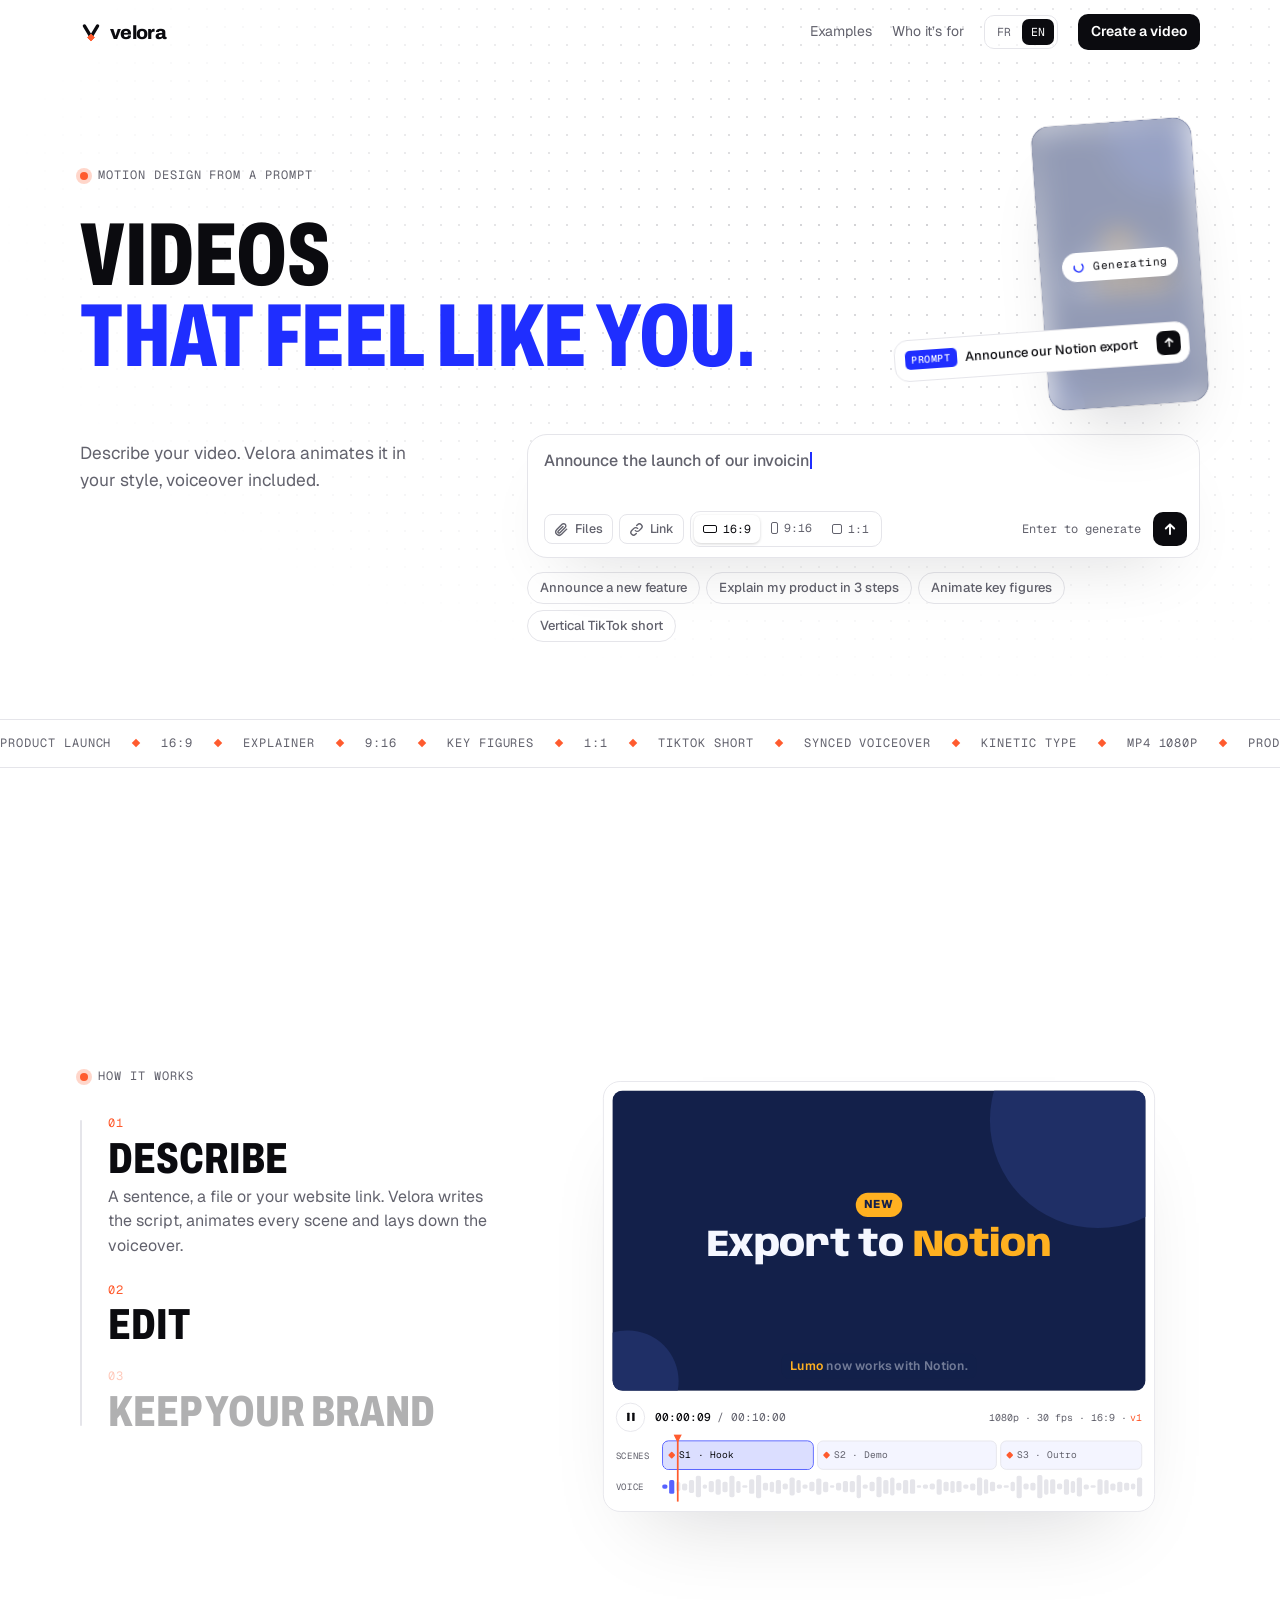
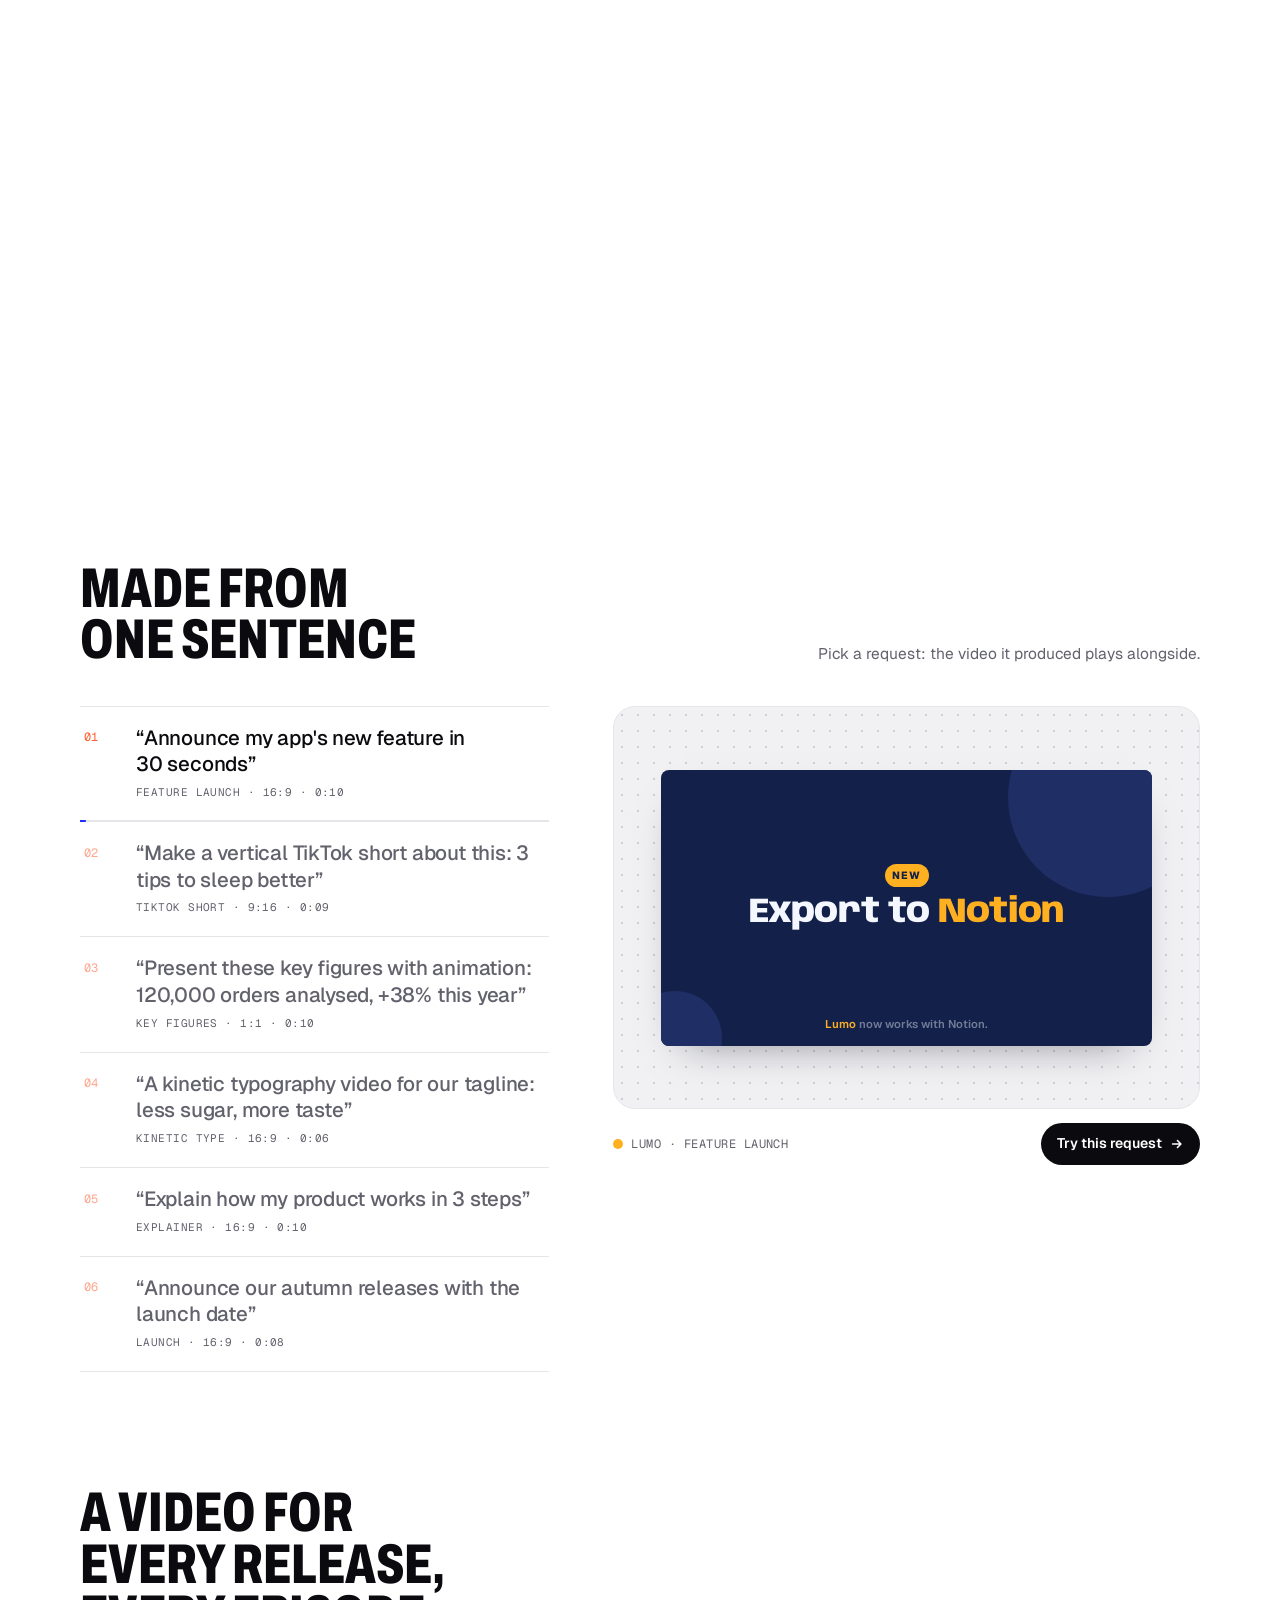
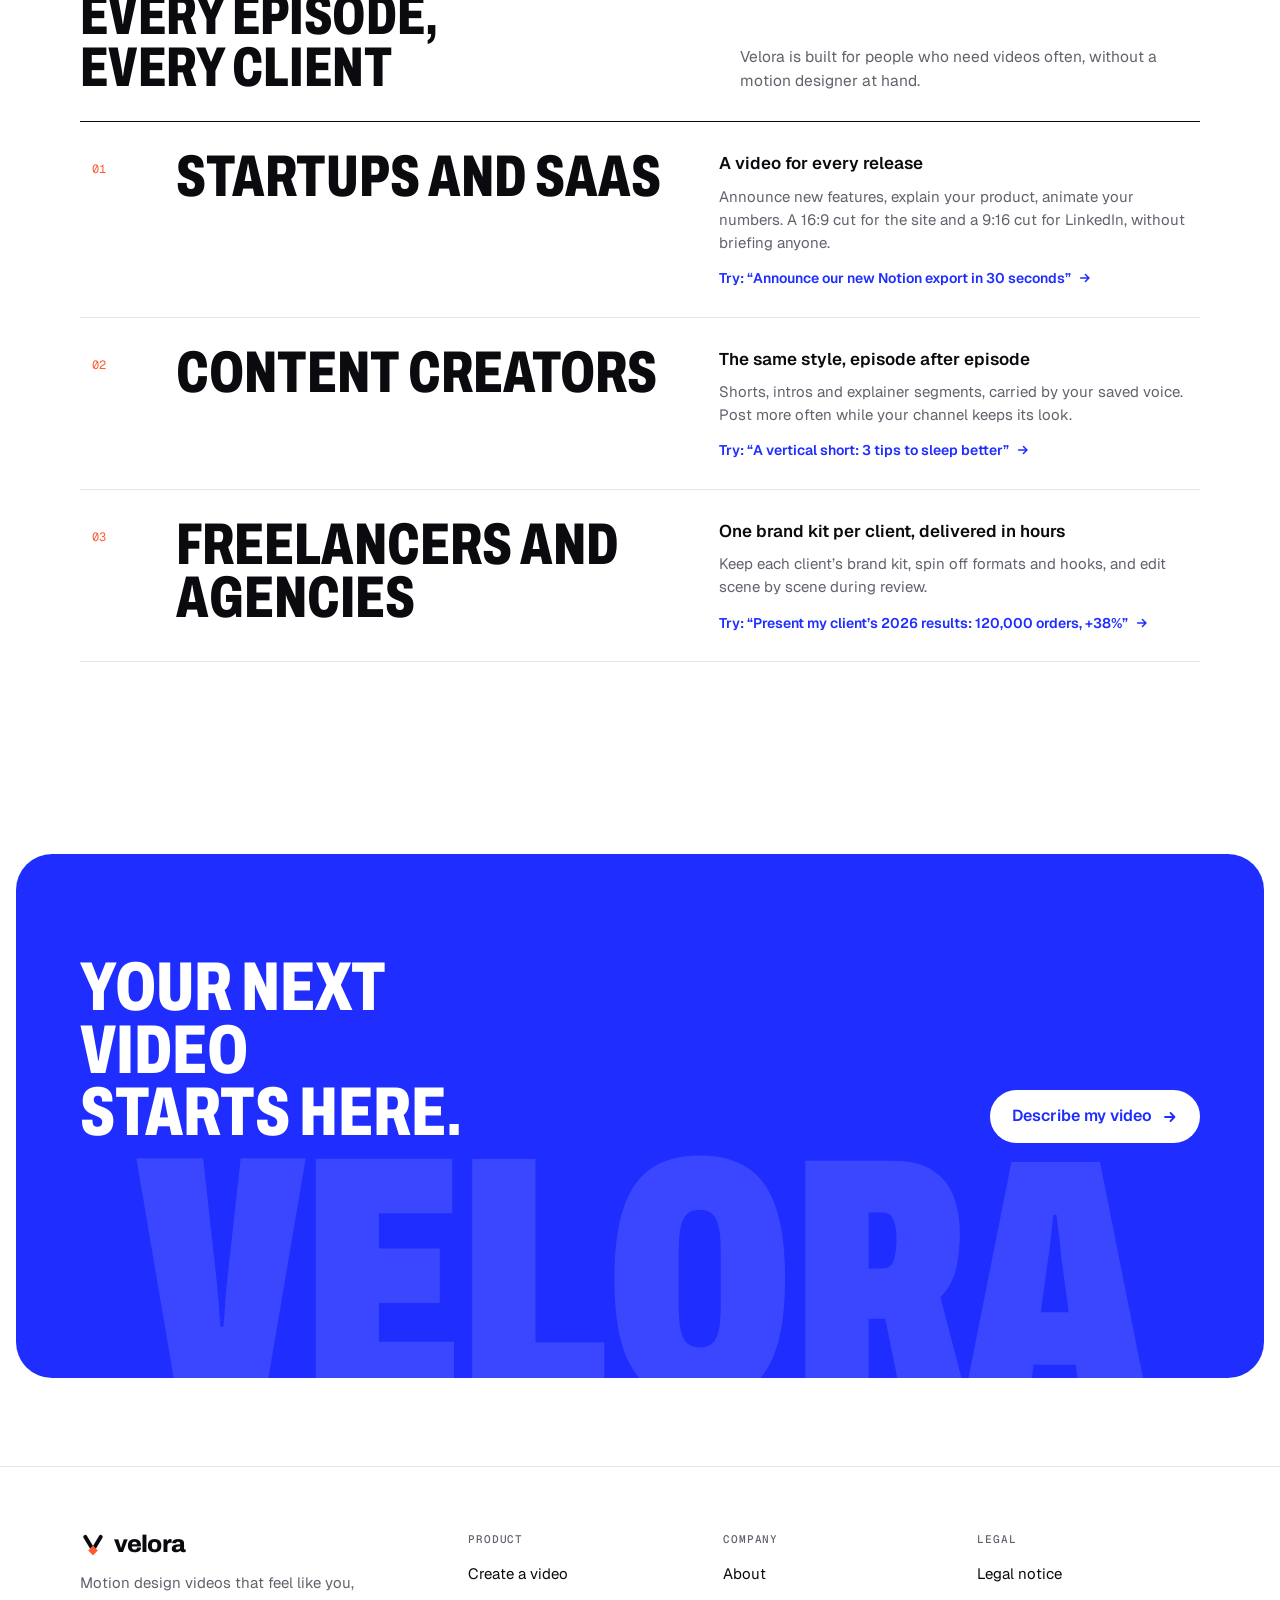
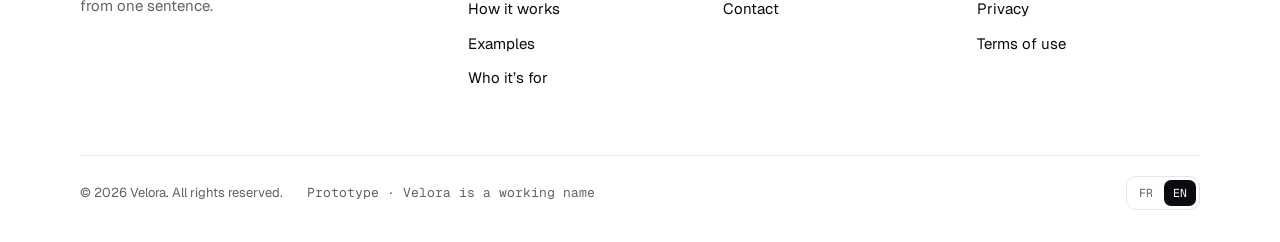
==== index.html @ 2c2939f6 "Publish landing page from motion-studio@04ed40e" ====
<!doctype html>
<html lang="fr">
  <head>
    <meta charset="utf-8" />
    <meta name="viewport" content="width=device-width, initial-scale=1, viewport-fit=cover" />
    <title>Velora · Direction B</title>
    <meta name="description" content="Décris ta vidéo, Velora l'anime à ton image, voix off comprise." />
    <link rel="icon" type="image/svg+xml" href="./favicon.svg" />
    <link rel="preconnect" href="https://fonts.googleapis.com" />
    <link rel="preconnect" href="https://fonts.gstatic.com" crossorigin />
    <link rel="stylesheet" href="https://fonts.googleapis.com/css2?family=Archivo:wdth,wght@62..125,400..900&family=Geist:wght@400..700&family=Geist+Mono:wght@400;500&family=Anybody:wdth,wght@50..150,400..900&family=Figtree:wght@400;500;600;700;800&family=Fraunces:opsz,wght@9..144,600..800&display=swap" />
    <script type="module" crossorigin src="./assets/b-NcMEzpyf.js"></script>
    <link rel="modulepreload" crossorigin href="./assets/frame-BIOKBLVL.js">
    <link rel="stylesheet" crossorigin href="./assets/frame-CCq0tORB.css">
    <link rel="stylesheet" crossorigin href="./assets/b-EpbhU5sm.css">
  </head>
  <body>
    <div id="root"></div>
  </body>
</html>
---- assets/frame-CCq0tORB.css ----
:root{--bg: #F4F5F9;--surface: #FFFFFF;--ink: #11131A;--muted: #5A6073;--line: #DEE1EA;--stage: #E8EAF1;--accent: #2E48F5;--on-accent: #FFFFFF;--key: #FF6A3D;--glow-a: #5B74FF;--glow-b: #FF8A5C;--glow-c: #FFC94D;--glow-o: .55;--shadow: rgba(17, 19, 26, .16);--f-display: "Anybody", "Arial Narrow", system-ui, sans-serif;--f-body: "Figtree", system-ui, -apple-system, "Segoe UI", sans-serif;--f-mono: "IBM Plex Mono", ui-monospace, "SFMono-Regular", Menlo, monospace;--nav-h: 64px;color-scheme:light}@media(prefers-color-scheme:dark){:root:not([data-theme=light]){--bg: #0D0F15;--surface: #161922;--ink: #ECEEF5;--muted: #959CAF;--line: #282C38;--stage: #11141C;--accent: #7187FF;--on-accent: #0D0F15;--key: #FF8459;--glow-a: #3A4FE0;--glow-b: #E2603A;--glow-c: #C99A22;--glow-o: .38;--shadow: rgba(0, 0, 0, .5);color-scheme:dark}}:root[data-theme=dark]{--bg: #0D0F15;--surface: #161922;--ink: #ECEEF5;--muted: #959CAF;--line: #282C38;--stage: #11141C;--accent: #7187FF;--on-accent: #0D0F15;--key: #FF8459;--glow-a: #3A4FE0;--glow-b: #E2603A;--glow-c: #C99A22;--glow-o: .38;--shadow: rgba(0, 0, 0, .5);color-scheme:dark}*,*:before,*:after{box-sizing:border-box}html{-webkit-text-size-adjust:100%}body{margin:0;background:var(--bg);color:var(--ink);font-family:var(--f-body);font-size:1rem;line-height:1.55;-webkit-font-smoothing:antialiased;overflow-x:hidden}h1,h2,h3,p,ul,ol{margin:0}ul,ol{padding:0;list-style:none}button{font:inherit;color:inherit;cursor:pointer}button:disabled{cursor:default}a{color:inherit}img{max-width:100%}[hidden]{display:none!important}:focus-visible{outline:2px solid var(--accent);outline-offset:3px;border-radius:6px}.mono{font-family:var(--f-mono)}.sr{position:absolute;width:1px;height:1px;overflow:hidden;clip:rect(0 0 0 0);white-space:nowrap}.wrap{width:100%;max-width:1200px;margin:0 auto;padding-inline:clamp(16px,4vw,40px)}q{quotes:"« " " »"}:lang(en) q{quotes:"“" "”"}@keyframes blink{50%{opacity:0}}@media(prefers-reduced-motion:reduce){*,*:before,*:after{animation:none!important;transition-duration:0s!important}}.nav-bar{position:fixed;top:0;left:0;right:0;z-index:50;padding-top:env(safe-area-inset-top,0px);transition:background-color .3s,backdrop-filter .3s}.nav-bar.scrolled{background:color-mix(in srgb,var(--bg) 72%,transparent);backdrop-filter:blur(20px) saturate(1.8);-webkit-backdrop-filter:blur(20px) saturate(1.8)}.nav-bar:after{content:"";position:absolute;left:0;right:0;top:100%;height:18px;pointer-events:none;background:linear-gradient(to bottom,color-mix(in srgb,var(--bg) 70%,transparent),transparent);opacity:0;transition:opacity .3s}.nav-bar.scrolled:after{opacity:1}.nav{display:flex;align-items:center;justify-content:space-between;gap:16px;height:var(--nav-h);font-size:.875rem}.brand{display:inline-flex;align-items:center;gap:9px;text-decoration:none;font-family:var(--f-display);font-weight:750;font-size:1.0625rem;font-variation-settings:"wdth" 118;letter-spacing:-.01em}.brand-key{width:10px;height:10px;background:var(--key);transform:rotate(45deg);border-radius:2px;transition:transform .6s cubic-bezier(.2,.8,.2,1)}.brand:hover .brand-key{transform:rotate(225deg)}.nav-links{display:flex;align-items:center;gap:20px;color:var(--muted)}.nav-links>a{text-decoration:none;transition:color .2s}.nav-links>a:hover{color:var(--ink)}.btn-ghost{border:1px solid var(--line);background:color-mix(in srgb,var(--surface) 70%,transparent);padding:7px 13px;border-radius:10px;font-weight:600;color:var(--ink)}.btn-solid{background:var(--ink);color:var(--bg);padding:7px 13px;border-radius:10px;font-weight:600}.nav-links>.btn-solid{color:var(--bg)}.nav-links>.btn-ghost{color:var(--ink)}@media(max-width:760px){.nav-links .hide-sm{display:none}.nav-links{gap:10px}}.logo-lockup{display:inline-flex;align-items:center;gap:8px}.logo-mark{display:block;flex:none;overflow:visible}.logo-word{font-family:"Archivo",var(--f-display);font-weight:800;font-variation-settings:"wdth" 100;font-size:1.1875rem;letter-spacing:-.035em;line-height:1}.logo-key{transition:rotate .5s cubic-bezier(.2,.8,.2,1)}.brand:hover .logo-key{rotate:90deg}.footer-brand{display:inline-flex;align-items:center;gap:10px}.seg{display:inline-flex;gap:2px;padding:3px;border-radius:10px;border:1px solid var(--line);background:var(--bg)}.seg button{position:relative;border:0;background:none;padding:4px 9px;border-radius:7px;font-family:var(--f-mono);font-size:.71875rem;color:var(--muted);transition:color .2s}.seg button[aria-pressed=true]{color:var(--ink)}.seg-pill{position:absolute;top:0;right:0;bottom:0;left:0;border-radius:7px;background:var(--surface);box-shadow:0 1px 3px var(--shadow)}.seg-label{position:relative;display:inline-flex;align-items:center;gap:6px}.fmt-ico{display:inline-block;border:1.5px solid currentColor;border-radius:2px}.seg.lang{background:color-mix(in srgb,var(--surface) 60%,transparent)}.seg.lang .seg-pill{background:var(--ink);box-shadow:none}.seg.lang button[aria-pressed=true]{color:var(--bg)}.top{position:relative;overflow:hidden;isolation:isolate;padding-top:var(--nav-h)}.field{position:absolute;top:0;right:0;bottom:0;left:0;z-index:-1;pointer-events:none;-webkit-mask-image:linear-gradient(to bottom,#000 50%,transparent 100%);mask-image:linear-gradient(to bottom,#000 50%,transparent 100%)}.field-layer{position:absolute;top:0;right:0;bottom:0;left:0}.blob{position:absolute;border-radius:50%;filter:blur(90px);opacity:var(--glow-o)}.blob.a{width:46vw;height:46vw;max-width:640px;max-height:640px;left:8%;top:14%;background:var(--glow-a);animation:driftA 18s ease-in-out infinite alternate}.blob.b{width:40vw;height:40vw;max-width:560px;max-height:560px;right:6%;top:22%;background:var(--glow-b);animation:driftB 22s ease-in-out infinite alternate}.blob.c{width:30vw;height:30vw;max-width:420px;max-height:420px;left:38%;top:40%;background:var(--glow-c);animation:driftC 16s ease-in-out infinite alternate}@keyframes driftA{to{transform:translate(14vw,6vh) scale(1.15)}}@keyframes driftB{to{transform:translate(-12vw,10vh) scale(.9)}}@keyframes driftC{to{transform:translate(-6vw,-12vh) scale(1.2)}}.hero{display:grid;justify-items:center;text-align:center;gap:18px;padding-block:clamp(72px,12vw,150px) clamp(64px,9vw,112px)}h1{font-family:var(--f-display);font-weight:760;font-size:clamp(2.125rem,4.8vw,3.625rem);line-height:1.04;letter-spacing:-.025em;font-variation-settings:"wdth" 96;text-wrap:balance}h1 .w{display:inline-block;white-space:nowrap}h1 .ch{display:inline-block}h1 .l2{color:var(--accent)}.lede{font-size:clamp(.9375rem,1.4vw,1.125rem);color:var(--muted);max-width:44ch;text-wrap:balance}.prompt{position:relative;width:100%;max-width:680px;margin-top:26px;text-align:left;display:flex;flex-direction:column;background:var(--surface);border:1px solid var(--line);border-radius:20px;padding:14px 12px 10px 16px;box-shadow:0 30px 70px -36px var(--shadow);transition:border-color .2s,box-shadow .2s}.prompt:focus-within{border-color:color-mix(in srgb,var(--accent) 55%,var(--line));box-shadow:0 0 0 4px color-mix(in srgb,var(--accent) 14%,transparent),0 30px 70px -36px var(--shadow)}.attachments{overflow:hidden}.attachments-in{display:flex;flex-wrap:wrap;gap:6px;padding-bottom:10px}.att{display:inline-flex;align-items:center;gap:8px;max-width:100%;min-width:0;padding:4px;border-radius:10px;border:1px solid var(--line);background:var(--bg);font-size:.8125rem}.att-ico{width:28px;height:28px;border-radius:7px;flex:none;display:grid;place-items:center;overflow:hidden;background:color-mix(in srgb,var(--accent) 12%,var(--surface));color:var(--accent);font-family:var(--f-mono);font-size:.59375rem;font-weight:500}.att-ico img{width:100%;height:100%;object-fit:cover}.att-ico svg{width:15px;height:15px}.att-txt{display:grid;min-width:0;line-height:1.2}.att-name{font-weight:600;white-space:nowrap;overflow:hidden;text-overflow:ellipsis;max-width:22ch}.att-sub{font-family:var(--f-mono);font-size:.6875rem;color:var(--muted)}.att-x{width:24px;height:24px;border:0;border-radius:6px;background:none;color:var(--muted);display:grid;place-items:center;flex:none}.att-x:hover{background:var(--line);color:var(--ink)}.att-x svg{width:12px;height:12px}.ta-wrap{position:relative}.prompt textarea{display:block;width:100%;border:0;background:transparent;resize:none;outline:none;padding:0;font:500 1rem/1.5 var(--f-body);color:var(--ink);min-height:52px;max-height:200px;field-sizing:content}.prompt textarea::placeholder{color:var(--muted);opacity:.85}.ph{position:absolute;top:0;right:0;bottom:0;left:0;pointer-events:none;color:var(--muted);font:500 1rem/1.5 var(--f-body);white-space:pre-wrap}.ph-caret{display:inline-block;width:2px;height:1.1em;margin-left:1px;vertical-align:-.2em;background:var(--accent);animation:blink 1s steps(1) infinite}.linkrow{overflow:hidden}.linkrow-in{display:flex;gap:6px;align-items:center;padding-top:10px}.linkrow input{flex:1;min-width:0;height:34px;border-radius:9px;border:1px solid var(--line);background:var(--bg);color:var(--ink);font:.84375rem var(--f-mono);padding:0 12px;outline:none}.linkrow input:focus{border-color:var(--accent)}.linkrow .add{height:34px;padding:0 14px;border:0;border-radius:9px;background:var(--ink);color:var(--bg);font-size:.8125rem;font-weight:600}.prompt-bar{display:flex;align-items:center;justify-content:space-between;gap:10px;flex-wrap:wrap;margin-top:10px}.tools{display:inline-flex;align-items:center;gap:6px;flex-wrap:wrap}.tool{display:inline-flex;align-items:center;gap:6px;height:30px;padding:0 9px;border-radius:8px;border:1px solid var(--line);background:var(--surface);font-size:.78125rem;font-weight:500;color:var(--muted);transition:color .2s,border-color .2s}.tool:hover,.tool[aria-expanded=true]{color:var(--ink);border-color:color-mix(in srgb,var(--accent) 45%,var(--line))}.tool svg{width:15px;height:15px;flex:none}.bar-right{display:inline-flex;align-items:center;gap:12px;margin-left:auto}.hint{font-family:var(--f-mono);font-size:.75rem;color:var(--muted)}.hint.warn{color:var(--key)}.go{display:inline-grid;place-items:center;width:34px;height:34px;border:0;border-radius:10px;background:var(--ink);color:var(--bg);transition:background-color .2s,color .2s}.go:hover:not(:disabled){background:var(--accent);color:var(--on-accent)}.go svg{width:16px;height:16px}.drop{position:absolute;top:0;right:0;bottom:0;left:0;border-radius:inherit;border:2px dashed var(--accent);background:color-mix(in srgb,var(--accent) 8%,var(--surface));display:grid;place-items:center;font-weight:600;color:var(--accent);pointer-events:none}@media(max-width:560px){.tool .lbl,.fmts .lbl{display:none}.hint:not(.warn){display:none}}.chips{display:flex;flex-wrap:wrap;gap:6px;justify-content:center;max-width:680px;margin-top:4px}.chip{display:inline-flex;align-items:center;gap:8px;border:1px solid var(--line);border-radius:999px;padding:5px 12px;background:color-mix(in srgb,var(--surface) 80%,transparent);backdrop-filter:blur(8px);-webkit-backdrop-filter:blur(8px);font-size:.8125rem;font-weight:500;color:var(--muted);transition:border-color .2s,background-color .2s,color .2s}.chip:hover{border-color:var(--accent);color:var(--ink)}.chip[aria-pressed=true]{border-color:var(--accent);color:var(--ink);background:color-mix(in srgb,var(--accent) 10%,var(--surface))}.result{width:100%;max-width:880px;display:grid;gap:12px;text-align:left;margin-top:22px}.result-foot{display:flex;flex-wrap:wrap;gap:10px 16px;align-items:center;justify-content:space-between}.player-note{font-size:.8125rem;color:var(--muted)}.player-note q{color:var(--ink)}.retouch{display:flex;flex-wrap:wrap;gap:6px;align-items:center}.retouch .chip{border-style:dashed}.retouch-label{font-size:.8125rem;color:var(--muted)}.player{display:grid;gap:10px;min-width:0}.player.full{background:var(--surface);border:1px solid var(--line);border-radius:20px;padding:10px;box-shadow:0 40px 80px -50px var(--shadow)}.stage{--fit: 100;position:relative;aspect-ratio:16 / 9;container-type:size;border-radius:12px;overflow:hidden;display:grid;place-items:center;background:radial-gradient(color-mix(in srgb,var(--muted) 28%,transparent) 1px,transparent 1.2px) 0 0 / 14px 14px,var(--stage)}.player.mini{gap:0}.player.mini .stage{aspect-ratio:4 / 3;--fit: 86;border-radius:0}.transport{display:flex;align-items:center;gap:12px;padding:4px 4px 0}.pp{width:34px;height:34px;border-radius:50%;border:1px solid var(--line);background:var(--bg);display:grid;place-items:center;flex:none}.pp span{display:grid;place-items:center}.pp svg{width:13px;height:13px}.tc{font-size:.8125rem;font-variant-numeric:tabular-nums;color:var(--muted)}.tc b{color:var(--ink);font-weight:500}.meta{margin-left:auto;font-size:.71875rem;color:var(--muted);text-align:right;display:inline-flex;align-items:center;white-space:nowrap}.v-slot{display:inline-flex;overflow:hidden;margin-left:.3em}.v{display:inline-block;color:var(--key)}@media(max-width:520px){.meta{display:none}}.tracks{display:grid;grid-template-columns:46px minmax(0,1fr);gap:0 8px;padding:0 4px 4px}.lbls{display:grid;grid-template-rows:34px 28px;gap:6px;font-size:.65625rem;color:var(--muted);text-transform:uppercase;letter-spacing:.05em;align-items:center}.lanes{position:relative;display:grid;grid-template-rows:34px 28px;gap:6px;min-width:0}.strip{display:flex;gap:4px;min-width:0}.blk{position:relative;flex:1 1 0;min-width:0;border-radius:7px;border:1px solid var(--line);background:color-mix(in srgb,var(--accent) 5%,var(--surface));font-family:var(--f-mono);font-size:.6875rem;color:var(--muted);text-align:left;padding:0;overflow:hidden;transition:color .25s,border-color .25s}.blk:hover{border-color:color-mix(in srgb,var(--accent) 45%,var(--line))}.blk.on{color:var(--ink);border-color:var(--accent)}.blk-bg{position:absolute;top:0;right:0;bottom:0;left:0;background:color-mix(in srgb,var(--accent) 16%,var(--surface))}.blk-label{position:relative;display:block;padding:0 8px 0 19px;white-space:nowrap;overflow:hidden;text-overflow:ellipsis}.blk-label:before{content:"";position:absolute;left:7px;top:50%;width:6px;height:6px;margin-top:-3px;background:var(--key);transform:rotate(45deg);border-radius:1px}.wave{display:flex;align-items:center;gap:2px;min-width:0}.wave i{flex:1 1 0;min-width:1px;border-radius:2px;background:var(--line);transition:background-color .15s}.wave i.done{background:color-mix(in srgb,var(--accent) 75%,transparent)}.head{position:absolute;top:-5px;bottom:-3px;width:2px;margin-left:-1px;background:var(--key);pointer-events:none}.head:before{content:"";position:absolute;top:-2px;left:-4px;width:10px;height:10px;background:var(--key);clip-path:polygon(0 0,100% 0,50% 100%)}.mini-bar{height:2px;background:var(--line);overflow:hidden}.mini-bar i{display:block;height:100%;width:100%;background:var(--accent)}.gen{position:absolute;top:0;right:0;bottom:0;left:0;z-index:5;display:grid;place-content:center;gap:14px;color:var(--ink);background:color-mix(in srgb,var(--surface) 88%,transparent);backdrop-filter:blur(10px);-webkit-backdrop-filter:blur(10px)}.gen-t{font-family:var(--f-display);font-weight:750;font-size:max(.9375rem,4.2cqmin);font-variation-settings:"wdth" 110}.gen ol{display:grid;gap:9px;font-family:var(--f-mono);font-size:max(.75rem,2.9cqmin)}.gen li{display:flex;align-items:center;gap:10px;color:var(--muted);transition:color .2s}.gen li.run,.gen li.ok{color:var(--ink)}.step-ico{width:15px;height:15px;flex:none;display:grid;color:var(--accent)}.step-ico svg{width:100%;height:100%}.step-ico.todo{border:1.5px solid var(--line);border-radius:50%}.gen-bar{position:absolute;left:0;right:0;bottom:0;height:3px;background:color-mix(in srgb,var(--line) 70%,transparent)}.gen-bar i{display:block;height:100%;background:var(--accent)}.sec{padding-block:clamp(56px,8vw,104px)}.sec+.sec{padding-top:0}.sec-head{display:flex;flex-wrap:wrap;align-items:end;justify-content:space-between;gap:12px 24px;margin-bottom:28px}h2{font-family:var(--f-display);font-weight:760;font-size:clamp(1.625rem,3.2vw,2.375rem);line-height:1.05;letter-spacing:-.02em;font-variation-settings:"wdth" 96;text-wrap:balance;max-width:22ch}.sec-head p{color:var(--muted);font-size:.96875rem;max-width:46ch}.gallery{display:grid;grid-template-columns:repeat(3,minmax(0,1fr));gap:20px}.card{position:relative;display:grid;border:1px solid var(--line);border-radius:18px;background:var(--surface);overflow:hidden;min-width:0;transition:border-color .3s,box-shadow .3s}.card:hover{border-color:color-mix(in srgb,var(--accent) 35%,var(--line));box-shadow:0 26px 50px -34px var(--shadow)}.card-body{display:grid;gap:6px;text-align:left;border:0;background:none;padding:14px 16px 16px;min-width:0}.card-body:after{content:"";position:absolute;top:0;right:0;bottom:0;left:0}.card-top{display:flex;align-items:baseline;justify-content:space-between;gap:12px}.card-title{font-weight:700;font-size:.96875rem}.card-meta{font-family:var(--f-mono);font-size:.71875rem;color:var(--muted);white-space:nowrap}.card-prompt{font-size:.875rem;color:var(--muted);display:-webkit-box;-webkit-line-clamp:2;-webkit-box-orient:vertical;overflow:hidden}.card-try{display:inline-flex;align-items:center;gap:6px;font-size:.84375rem;font-weight:600;color:var(--accent);opacity:0;transform:translate(-4px);transition:opacity .25s,transform .25s}.card-try svg{width:14px;height:14px}.card:hover .card-try,.card-body:focus-visible .card-try{opacity:1;transform:none}@media(hover:none){.card-try{opacity:1;transform:none}}@media(max-width:980px){.gallery{grid-template-columns:repeat(2,minmax(0,1fr))}}@media(max-width:580px){.gallery{grid-template-columns:minmax(0,1fr)}}.personas{display:grid;grid-template-columns:repeat(3,minmax(0,1fr));gap:20px}.persona{display:grid;gap:12px;align-content:start;padding:22px;border-radius:18px;border:1px solid var(--line);background:var(--surface);min-width:0}.persona .who{font-family:var(--f-mono);font-size:.75rem;letter-spacing:.05em;text-transform:uppercase;color:var(--key)}.persona h3{font-family:var(--f-display);font-weight:750;font-size:1.3125rem;line-height:1.12;font-variation-settings:"wdth" 100;text-wrap:balance}.persona p{color:var(--muted);font-size:.9375rem}.persona .uses{font-family:var(--f-mono);font-size:.75rem;color:var(--muted)}.persona .try{justify-self:start;margin-top:4px;text-align:left;border:1px dashed color-mix(in srgb,var(--accent) 45%,var(--line));background:color-mix(in srgb,var(--accent) 6%,var(--surface));border-radius:12px;padding:9px 12px;font-size:.875rem;line-height:1.35;transition:border-color .2s}.persona .try:hover{border-style:solid;border-color:var(--accent)}.persona .try span{display:block;font-size:.75rem;font-weight:600;color:var(--accent);margin-bottom:2px}@media(max-width:900px){.personas{grid-template-columns:minmax(0,1fr)}}.values{display:grid;grid-template-columns:repeat(3,minmax(0,1fr));gap:clamp(20px,3vw,40px);border-top:1px solid var(--line);padding-top:32px}.value{display:grid;gap:8px;align-content:start}.value h3{display:flex;align-items:center;gap:10px;font-family:var(--f-display);font-weight:750;font-size:1.1875rem;font-variation-settings:"wdth" 104}.value h3:before{content:"";width:8px;height:8px;background:var(--key);transform:rotate(45deg);border-radius:1px;flex:none}.value p{color:var(--muted);font-size:.9375rem;max-width:36ch}@media(max-width:800px){.values{grid-template-columns:minmax(0,1fr)}}.footer{display:flex;justify-content:space-between;gap:12px;flex-wrap:wrap;padding-block:24px 32px;font-size:.8125rem;color:var(--muted)}.btn-ghost,.btn-solid,.seg button,.blk,.att-x,.card-body,.brand{transition-property:transform,color,background-color,border-color}.btn-ghost:active,.btn-solid:active,.seg button:active,.blk:active,.att-x:active{transform:scale(.96);transition-duration:.1s}.card:has(.card-body:active){scale:.985;transition:scale .1s ease-out}.btn-ghost,.btn-solid{display:inline-block;transition-duration:.2s}@media(prefers-reduced-transparency:reduce){.nav-bar.scrolled{background:var(--bg);backdrop-filter:none;-webkit-backdrop-filter:none;box-shadow:0 1px 0 var(--line)}.chip,.gen{backdrop-filter:none;-webkit-backdrop-filter:none;background:var(--surface)}.blob{opacity:calc(var(--glow-o) * .5)}}@media(prefers-contrast:more){:root{--line: color-mix(in srgb, var(--ink) 45%, var(--bg));--muted: color-mix(in srgb, var(--ink) 80%, var(--bg))}.nav-bar.scrolled{background:var(--bg);box-shadow:0 1px 0 var(--ink)}.chip,.tool,.card,.persona,.prompt{border-color:var(--ink)}}.frame{position:relative;width:min(calc(var(--fit) * 1cqw),calc(var(--fit) * 1cqh * var(--r, 1.7778)));aspect-ratio:var(--r, 1.7778);container-type:size;overflow:hidden;border-radius:8px;background:var(--b-bg);color:var(--b-fg);transition:width .8s cubic-bezier(.65,0,.35,1),background-color .7s,color .7s;box-shadow:0 18px 40px -24px #0a0c1480}.deco{position:absolute;border-radius:50%;background:var(--b-soft);animation:deco 11s ease-in-out infinite alternate}.deco.d1{width:72cqmin;height:72cqmin;right:-20cqmin;top:-26cqmin}.deco.d2{width:34cqmin;height:34cqmin;left:-12cqmin;bottom:-14cqmin;animation-duration:14s;animation-direction:alternate-reverse}@keyframes deco{to{transform:translate(-7cqmin,9cqmin) scale(1.08)}}.scene{position:absolute;top:0;right:0;bottom:0;left:0}.sc{position:absolute;top:0;right:0;bottom:0;left:0;display:flex;flex-direction:column;align-items:center;justify-content:center;gap:3.2cqmin;padding:7cqmin 7cqmin 15cqmin;text-align:center;font-family:var(--b-font)}.player.mini .sc{padding-bottom:7cqmin}.ib{display:inline-block}.t-xxl{font-size:calc(22cqmin * var(--ts, 1));font-weight:800;line-height:.9;letter-spacing:-.03em;font-variant-numeric:tabular-nums}.t-xl{font-size:calc(12.5cqmin * var(--ts, 1));font-weight:800;line-height:1;letter-spacing:-.02em;text-wrap:balance}.t-l{font-size:calc(9cqmin * var(--ts, 1));font-weight:800;line-height:1.05;letter-spacing:-.015em}.t-m{font-size:6.4cqmin;font-weight:700;line-height:1.1}.t-s{font-size:5cqmin;font-weight:600;line-height:1.2;opacity:.9}.hl{color:var(--b-ac);transition:color .7s}.badge{background:var(--b-ac);color:var(--b-bg);font-family:var(--f-body);font-size:3.8cqmin;font-weight:800;text-transform:uppercase;letter-spacing:.08em;padding:1.2cqmin 2.8cqmin;border-radius:99px}.pill{border:.5cqmin solid currentColor;border-radius:99px;padding:1.1cqmin 3cqmin;font-family:var(--f-mono);font-size:3.8cqmin}.logo{display:inline-flex;align-items:center;gap:.3em;font-size:calc(8cqmin * var(--ts, 1));font-weight:800;letter-spacing:-.02em}.mark{width:.82em;height:.82em;background:var(--b-ac);flex:none;transition:background-color .7s}.m-circle{border-radius:50%}.m-ring{border-radius:50%;background:transparent;border:.19em solid var(--b-ac)}.m-square{border-radius:.18em;transform:rotate(12deg)}.m-moon{border-radius:50%;box-shadow:inset -.26em -.06em 0 0 var(--b-bg)}.ui{position:relative;display:grid;width:min(76cqmin,82cqw);background:var(--b-soft);border-radius:2.4cqmin;padding:3cqmin;gap:2.2cqmin;text-align:left;font-family:var(--f-body)}.ui-top{display:flex;align-items:center;gap:1cqmin;font-size:3.2cqmin}.ui-top i{width:1.6cqmin;height:1.6cqmin;border-radius:50%;background:currentColor;opacity:.35}.ui-top b{margin-left:1.4cqmin;font-weight:600;opacity:.8}.ui-row{display:block;height:2.4cqmin;border-radius:1cqmin;background:currentColor;opacity:.18}.ui-foot{display:flex;justify-content:flex-end}.ui-btn{display:inline-block;background:var(--b-ac);color:var(--b-bg);font-weight:700;font-size:3.4cqmin;padding:1.4cqmin 2.6cqmin;border-radius:1.4cqmin}.ui-toast{position:absolute;top:-3cqmin;right:-4cqmin;background:var(--b-fg);color:var(--b-bg);font-size:3.4cqmin;font-weight:700;padding:1.4cqmin 2.6cqmin;border-radius:99px;box-shadow:0 1cqmin 3cqmin #0003}.cursor{position:absolute;right:8cqmin;bottom:4cqmin;width:4.4cqmin;height:5.4cqmin;background:var(--b-fg);clip-path:polygon(0 0,100% 62%,55% 66%,38% 100%)}.steps{position:relative;display:flex;justify-content:space-between;width:min(112cqmin,84cqw)}.track{position:absolute;left:6cqmin;right:6cqmin;top:5.6cqmin;height:.8cqmin;background:color-mix(in srgb,currentColor 22%,transparent)}.track i{position:absolute;top:0;right:0;bottom:0;left:0;background:var(--b-ac)}.node{position:relative;display:grid;justify-items:center;gap:2cqmin}.node b{width:12cqmin;height:12cqmin;border-radius:50%;background:var(--b-ac);color:var(--b-bg);display:grid;place-items:center;font-size:6cqmin;font-weight:800}.node span{font-size:5cqmin;font-weight:700}.chart{display:flex;align-items:flex-start;gap:4cqmin}.bars{display:flex;align-items:flex-end;gap:3cqmin;height:44cqmin;border-bottom:.6cqmin solid currentColor;padding-inline:1cqmin}.bar{position:relative;width:9cqmin;background:var(--b-ac);border-radius:1.2cqmin 1.2cqmin 0 0}.bar span{position:absolute;top:100%;left:50%;transform:translate(-50%);margin-top:1.6cqmin;font-size:3.6cqmin;font-weight:700}.delta{font-size:7cqmin;font-weight:800;background:var(--b-fg);color:var(--b-bg);padding:1cqmin 2.6cqmin;border-radius:99px}.tips{display:grid;gap:3cqmin;width:100%}.tip{display:flex;align-items:center;gap:3cqmin;font-size:6.6cqmin;font-weight:700;line-height:1.12;background:var(--b-soft);padding:3cqmin 4cqmin;border-radius:2.4cqmin;text-align:left}.tip b{color:var(--b-ac);font-size:9cqmin}.cap{position:absolute;left:0;right:0;bottom:4cqmin;display:flex;justify-content:center;padding-inline:6cqmin;pointer-events:none}.cap-in{font-family:var(--f-body);font-size:max(11px,4.1cqmin);font-weight:600;line-height:1.3;text-align:center;padding:.35em .7em;border-radius:.5em;background:color-mix(in srgb,var(--b-bg) 72%,transparent);max-width:100%}.cap-in span span{opacity:.42;transition:opacity .12s,color .12s}.cap-in span span.past{opacity:1}.cap-in span span.on{opacity:1;color:var(--b-ac)}.flash{position:absolute;top:0;right:0;bottom:0;left:0;border:1cqmin solid var(--b-ac);border-radius:8px;pointer-events:none}
---- assets/b-EpbhU5sm.css ----
:root{--bg: #FFFFFF;--surface: #FFFFFF;--ink: #0B0B0F;--muted: #62626D;--line: #E5E5EA;--stage: #F1F1F4;--accent: #1F2EFF;--on-accent: #FFFFFF;--key: #FF5B2E;--blue: #1F2EFF;--on-blue: #FFFFFF;--on-blue-soft: rgba(255, 255, 255, .72);--on-blue-line: rgba(255, 255, 255, .26);--shadow: rgba(11, 11, 15, .18);--f-display: "Archivo", "Arial Narrow", system-ui, sans-serif;--f-body: "Geist", system-ui, -apple-system, "Segoe UI", sans-serif;--f-mono: "Geist Mono", ui-monospace, "SFMono-Regular", Menlo, monospace;color-scheme:light}@media(prefers-color-scheme:dark){:root:not([data-theme=light]){--bg: #0A0A0D;--surface: #141419;--ink: #F2F2F5;--muted: #9A9AA6;--line: #26262E;--stage: #101015;--accent: #7380FF;--on-accent: #0A0A0D;--key: #FF7A52;--blue: #1A24C9;--shadow: rgba(0, 0, 0, .55);color-scheme:dark}}:root[data-theme=dark]{--bg: #0A0A0D;--surface: #141419;--ink: #F2F2F5;--muted: #9A9AA6;--line: #26262E;--stage: #101015;--accent: #7380FF;--on-accent: #0A0A0D;--key: #FF7A52;--blue: #1A24C9;--shadow: rgba(0, 0, 0, .55);color-scheme:dark}.b-nav{position:fixed;inset:0 0 auto;z-index:50;padding-top:env(safe-area-inset-top,0px);background:color-mix(in srgb,var(--bg) 74%,transparent);backdrop-filter:blur(20px) saturate(1.8);-webkit-backdrop-filter:blur(20px) saturate(1.8);transition:background-color .35s,color .35s}.b-nav.at-top{background:transparent;backdrop-filter:none;-webkit-backdrop-filter:none}.b-hero{position:relative;overflow:hidden;isolation:isolate;padding-top:var(--nav-h)}.b-hero:before{content:"";position:absolute;top:0;right:0;bottom:0;left:0;z-index:-1;pointer-events:none;background:radial-gradient(color-mix(in srgb,var(--muted) 30%,transparent) 1px,transparent 1.3px) 0 0 / 18px 18px;-webkit-mask-image:radial-gradient(70% 60% at 70% 30%,#000,transparent);mask-image:radial-gradient(70% 60% at 70% 30%,#000,transparent)}.b-hero-in{position:relative;display:grid;gap:clamp(20px,3vw,32px);padding-block:clamp(48px,8vw,104px) clamp(48px,6vw,80px)}.b-eyebrow{display:inline-flex;align-items:center;gap:10px;font-family:var(--f-mono);font-size:.75rem;letter-spacing:.08em;text-transform:uppercase;color:var(--muted)}.b-eyebrow .dot{width:8px;height:8px;border-radius:50%;background:var(--key);box-shadow:0 0 0 4px color-mix(in srgb,var(--key) 25%,transparent)}.b-h1{font-family:var(--f-display);font-weight:800;text-transform:uppercase;font-size:clamp(3rem,7vw,5.75rem);line-height:.86;letter-spacing:-.005em;font-variation-settings:"wdth" 66;text-wrap:balance}@media(min-width:1001px){.b-h1{padding-right:calc(clamp(140px,12.5vw,176px) + 40px)}}.b-h1 .line{display:block;overflow:hidden;padding-block:.14em .04em;margin-top:-.14em}.b-h1 .line-in{display:block}.b-h1 .line+.line .line-in{color:var(--accent)}.b-hero-grid{display:grid;grid-template-columns:minmax(0,1fr) minmax(0,1.7fr);gap:clamp(20px,4vw,56px);align-items:start;margin-top:clamp(8px,2vw,24px)}.b-lede{font-size:clamp(1rem,1.35vw,1.125rem);color:var(--muted);max-width:32ch;padding-top:6px}.b-prompt{display:grid;gap:14px;min-width:0}.b-prompt .prompt{margin-top:0;max-width:none}.b-prompt .chips{justify-content:flex-start;max-width:none;margin:0}.b-hero .chip{backdrop-filter:none;-webkit-backdrop-filter:none;background:var(--surface)}.b-hero .result{max-width:none;margin-top:8px}@media(max-width:860px){.b-hero-grid{grid-template-columns:minmax(0,1fr)}}.hero-reel{--reel-w: clamp(140px, 12.5vw, 176px);position:absolute;z-index:1;right:clamp(16px,4vw,40px);top:clamp(28px,4.5vw,64px);width:var(--reel-w)}.hero-reel-float{animation:float 6s ease-in-out infinite alternate}@keyframes float{to{transform:translateY(-14px)}}@media(max-width:1000px){.hero-reel{display:none}}.ticker{border-block:1px solid var(--line);overflow:hidden;padding-block:14px;font-family:var(--f-mono);font-size:.75rem;letter-spacing:.08em;text-transform:uppercase;color:var(--muted)}.ticker-track{display:flex;width:max-content;animation:marquee 36s linear infinite}.ticker-track span{display:inline-flex;align-items:center;gap:22px;padding-right:22px;white-space:nowrap}.ticker-track i{width:6px;height:6px;background:var(--key);transform:rotate(45deg)}@keyframes marquee{to{transform:translate(-50%)}}.reel{position:relative;height:320vh}.reel-sticky{position:sticky;top:0;height:100vh;height:100svh;display:grid;align-items:center;padding-top:var(--nav-h)}.reel-grid{display:grid;grid-template-columns:minmax(0,1fr) minmax(0,1.55fr);gap:clamp(24px,5vw,72px);align-items:center}.reel-copy{display:grid;gap:28px}.reel-steps{position:relative;display:grid;gap:22px;padding-left:28px}.rail{position:absolute;left:0;top:6px;bottom:6px;width:2px;background:var(--line);border-radius:2px;overflow:hidden}.rail i{display:block;width:100%;height:100%;background:var(--accent)}.reel-step{display:grid;gap:6px}.reel-step .num{font-size:.75rem;color:var(--key);letter-spacing:.06em}.reel-step h3{font-family:var(--f-display);font-weight:800;text-transform:uppercase;font-variation-settings:"wdth" 72;font-size:clamp(1.75rem,3.4vw,3rem);line-height:.92}.reel-body{overflow:hidden;color:var(--muted);font-size:1rem;max-width:38ch}.reel-stage{position:relative;transform-origin:50% 60%}.reel-stage .player.full{box-shadow:0 50px 100px -50px var(--shadow)}.callout{position:absolute;left:-18px;top:-18px;z-index:6;display:inline-flex;align-items:center;gap:10px;max-width:calc(100% - 24px);padding:10px 14px;border-radius:14px;font-size:.875rem;font-weight:500;background:color-mix(in srgb,var(--surface) 80%,transparent);color:var(--ink);border:1px solid var(--line);backdrop-filter:blur(18px) saturate(1.6);-webkit-backdrop-filter:blur(18px) saturate(1.6);box-shadow:0 18px 40px -20px var(--shadow)}.callout-tag{font-family:var(--f-mono);font-size:.6875rem;text-transform:uppercase;letter-spacing:.06em;color:var(--on-accent);background:var(--accent);padding:2px 7px;border-radius:6px}.swatches{display:inline-flex}.swatches i{width:16px;height:16px;border-radius:50%;border:2px solid var(--surface);margin-left:-5px}.swatches i:first-child{margin-left:0}@media(max-width:900px){.reel{height:300vh}.reel-grid{grid-template-columns:minmax(0,1fr);gap:20px}.reel-copy{gap:14px}.reel-step:not(.on){display:none}.callout{left:8px;top:8px}}.showcase .sec-head{margin-bottom:clamp(24px,4vw,40px)}.showcase-grid{display:grid;grid-template-columns:minmax(0,1fr) minmax(0,1.25fr);gap:clamp(24px,5vw,64px);align-items:start}.requests{display:grid;border-top:1px solid var(--line)}.requests li{border-bottom:1px solid var(--line)}.request{position:relative;display:grid;grid-template-columns:40px minmax(0,1fr);gap:4px 12px;width:100%;padding:18px 4px 20px;border:0;background:none;text-align:left;color:var(--muted);transition:color .3s}.request:hover,.request.on{color:var(--ink)}.request-num{font-size:.75rem;padding-top:.3em;color:var(--key);opacity:.55;transition:opacity .3s}.request.on .request-num{opacity:1}.request-body{display:grid;gap:6px;min-width:0}.request-text{font-size:clamp(1.0625rem,1.6vw,1.375rem);font-weight:500;line-height:1.3;letter-spacing:-.01em;text-wrap:pretty}.request-meta{font-size:.6875rem;letter-spacing:.04em;text-transform:uppercase;color:var(--muted)}.request-bar{position:absolute;left:0;right:0;bottom:-1px;height:2px;background:var(--line);overflow:hidden}.request-bar i{display:block;height:100%;background:var(--accent)}.screen{position:sticky;top:calc(var(--nav-h) + 24px);display:grid;gap:14px;min-width:0}.screen-stage{position:relative;aspect-ratio:16 / 11;border-radius:22px;overflow:hidden;display:grid;place-items:center;background:radial-gradient(color-mix(in srgb,var(--muted) 26%,transparent) 1px,transparent 1.3px) 0 0 / 16px 16px,var(--stage);border:1px solid var(--line)}.screen-slot{position:absolute;top:0;right:0;bottom:0;left:0;display:grid;place-items:center}.screen .player.mini{width:100%;height:100%}.screen .player.mini .stage{aspect-ratio:auto;height:100%;--fit: 84;background:none;border-radius:0}.screen .player.mini .sc{padding-bottom:15cqmin}.screen .mini-bar{display:none}.screen-video{max-width:84%;max-height:84%;height:84%;border-radius:10px;overflow:hidden;box-shadow:0 18px 40px -24px #0a0c1480}.screen-video video{display:block;width:100%;height:100%;object-fit:cover}.screen-foot{display:flex;align-items:center;justify-content:space-between;gap:12px;flex-wrap:wrap}.screen-brand{display:inline-flex;align-items:center;gap:8px;font-family:var(--f-mono);font-size:.75rem;letter-spacing:.04em;text-transform:uppercase;color:var(--muted)}.screen-brand i{width:10px;height:10px;border-radius:50%}.screen-try{display:inline-flex;align-items:center;gap:8px;border:0;border-radius:999px;padding:10px 16px;background:var(--ink);color:var(--bg);font-weight:600;font-size:.875rem}.screen-try svg{width:14px;height:14px}@media(max-width:900px){.showcase-grid{grid-template-columns:minmax(0,1fr)}.screen{order:-1;position:static}.request{padding-block:14px 16px}}.creation{position:relative}.creation-video{position:relative;border-radius:18px;overflow:hidden;box-shadow:0 40px 70px -30px var(--shadow),0 0 0 1px var(--line);background:var(--surface)}.creation .player.mini .stage{aspect-ratio:9 / 16;--fit: 100;border-radius:0}.creation .mini-bar{display:none}.creation-veil{position:absolute;top:0;right:0;bottom:0;left:0;display:grid;place-items:center;background:color-mix(in srgb,var(--surface) 55%,transparent);backdrop-filter:blur(14px) saturate(1.4);-webkit-backdrop-filter:blur(14px) saturate(1.4)}.creation-status{display:inline-flex;align-items:center;gap:8px;font-family:var(--f-mono);font-size:.6875rem;letter-spacing:.04em;color:var(--ink);background:var(--surface);padding:6px 10px;border-radius:999px;box-shadow:0 8px 20px -10px var(--shadow)}.creation-status svg{width:13px;height:13px;color:var(--accent)}.creation-prompt{position:absolute;left:-95%;bottom:14%;width:185%;display:flex;align-items:center;gap:8px;padding:8px 8px 8px 10px;border-radius:14px;background:var(--surface);border:1px solid var(--line);box-shadow:0 24px 50px -24px var(--shadow);font-size:.8125rem;font-weight:500;color:var(--ink)}.creation-tag{flex:none;font-family:var(--f-mono);font-size:.625rem;letter-spacing:.06em;text-transform:uppercase;color:var(--on-accent);background:var(--accent);padding:2px 6px;border-radius:5px}.creation-text{flex:1;min-width:0;min-height:1.4em;white-space:nowrap;overflow:hidden;text-overflow:ellipsis}.creation-send{flex:none;width:24px;height:24px;border-radius:7px;display:grid;place-items:center;background:var(--ink);color:var(--bg)}.creation-send svg{width:13px;height:13px}.plist{border-top:1px solid var(--ink)}.prow{position:relative;isolation:isolate;display:grid;grid-template-columns:56px minmax(0,1.1fr) minmax(0,1fr);gap:12px 28px;align-items:start;padding:28px 12px;border-bottom:1px solid var(--line);transition:color .45s}.prow:before{content:"";position:absolute;top:0;right:0;bottom:0;left:0;z-index:-1;background:var(--blue);transform:scaleX(0);transform-origin:left;transition:transform .55s cubic-bezier(.65,0,.35,1);border-radius:4px}.prow:hover{color:var(--on-blue)}.prow:hover:before{transform:scaleX(1)}.pnum{font-size:.75rem;color:var(--key);padding-top:10px}.pwho{font-family:var(--f-display);font-weight:800;text-transform:uppercase;font-variation-settings:"wdth" 70;font-size:clamp(2rem,4.6vw,3.75rem);line-height:.9}.pbody{display:grid;gap:8px}.ptitle{font-weight:600;font-size:1.0625rem}.ptext{color:var(--muted);font-size:.9375rem;transition:color .45s}.prow:hover .ptext{color:var(--on-blue-soft)}.ptry{justify-self:start;display:block;margin-top:6px;border:0;background:none;padding:0;text-align:left;font-size:.875rem;font-weight:600;line-height:1.45;color:var(--accent);transition:color .45s}.ptry svg{display:inline-block;width:14px;height:14px;margin-left:4px;vertical-align:-2px}.prow:hover .ptry{color:var(--on-blue)}@media(max-width:760px){.prow{grid-template-columns:36px minmax(0,1fr)}.pbody{grid-column:2}}.b-cta{position:relative;overflow:hidden;background:var(--blue);color:var(--on-blue);border-radius:clamp(20px,3vw,36px);margin-inline:clamp(8px,1.5vw,16px);margin-top:clamp(40px,6vw,80px)}.b-cta-in{position:relative;z-index:1;display:flex;flex-wrap:wrap;align-items:end;justify-content:space-between;gap:24px;padding-block:clamp(56px,8vw,104px) 0}.b-cta h2{font-family:var(--f-display);font-weight:800;text-transform:uppercase;font-variation-settings:"wdth" 70;font-size:clamp(2.25rem,5.4vw,4.5rem);line-height:.9;max-width:14ch}.b-cta-btn{display:inline-flex;align-items:center;gap:10px;border:0;border-radius:999px;padding:14px 22px;background:var(--on-blue);color:var(--blue);font-weight:600;font-size:1rem}.b-cta-btn svg{width:16px;height:16px}.wordmark{position:relative;z-index:0;pointer-events:none;display:flex;justify-content:center;font-family:var(--f-display);font-weight:900;font-variation-settings:"wdth" 62;font-size:clamp(6rem,27vw,26rem);line-height:.8;letter-spacing:-.01em;color:#ffffff1f;margin-bottom:-.12em;-webkit-user-select:none;user-select:none}.wordmark span{display:inline-block}.sec{padding-block:clamp(64px,9vw,120px)}section[id]{scroll-margin-top:var(--nav-h)}.sec+.sec{padding-top:0}h2{font-family:var(--f-display);font-weight:800;text-transform:uppercase;font-variation-settings:"wdth" 70;font-size:clamp(2rem,4.4vw,3.5rem);line-height:.92;letter-spacing:0;max-width:16ch}.b-footer{margin-top:clamp(48px,7vw,88px);border-top:1px solid var(--line)}.b-footer-top{display:grid;grid-template-columns:minmax(0,1.6fr) repeat(3,minmax(0,1fr));gap:32px;padding-block:clamp(40px,6vw,64px)}.b-footer-brand{display:grid;gap:14px;align-content:start}.b-footer-brand .brand{justify-self:start;text-decoration:none}.b-footer-brand .logo-word{font-size:1.5rem}.b-footer-brand p{color:var(--muted);font-size:.9375rem;max-width:30ch}.b-footer-col h3{font-family:var(--f-mono);font-weight:500;font-size:.6875rem;letter-spacing:.08em;text-transform:uppercase;color:var(--muted);margin-bottom:14px}.b-footer-col ul{display:grid;gap:10px}.b-footer-col a{position:relative;text-decoration:none;font-size:.9375rem;color:var(--ink)}.b-footer-col a:after{content:"";position:absolute;left:0;right:0;bottom:-2px;height:1px;background:currentColor;transform:scaleX(0);transform-origin:right;transition:transform .35s cubic-bezier(.2,.8,.2,1)}.b-footer-col a:hover:after{transform:scaleX(1);transform-origin:left}.b-footer-bottom{display:flex;align-items:center;gap:12px 24px;flex-wrap:wrap;padding-block:20px 32px;border-top:1px solid var(--line);font-size:.8125rem;color:var(--muted)}.b-footer-bottom .seg{margin-left:auto}@media(max-width:860px){.b-footer-top{grid-template-columns:repeat(2,minmax(0,1fr))}.b-footer-brand{grid-column:1 / -1}}
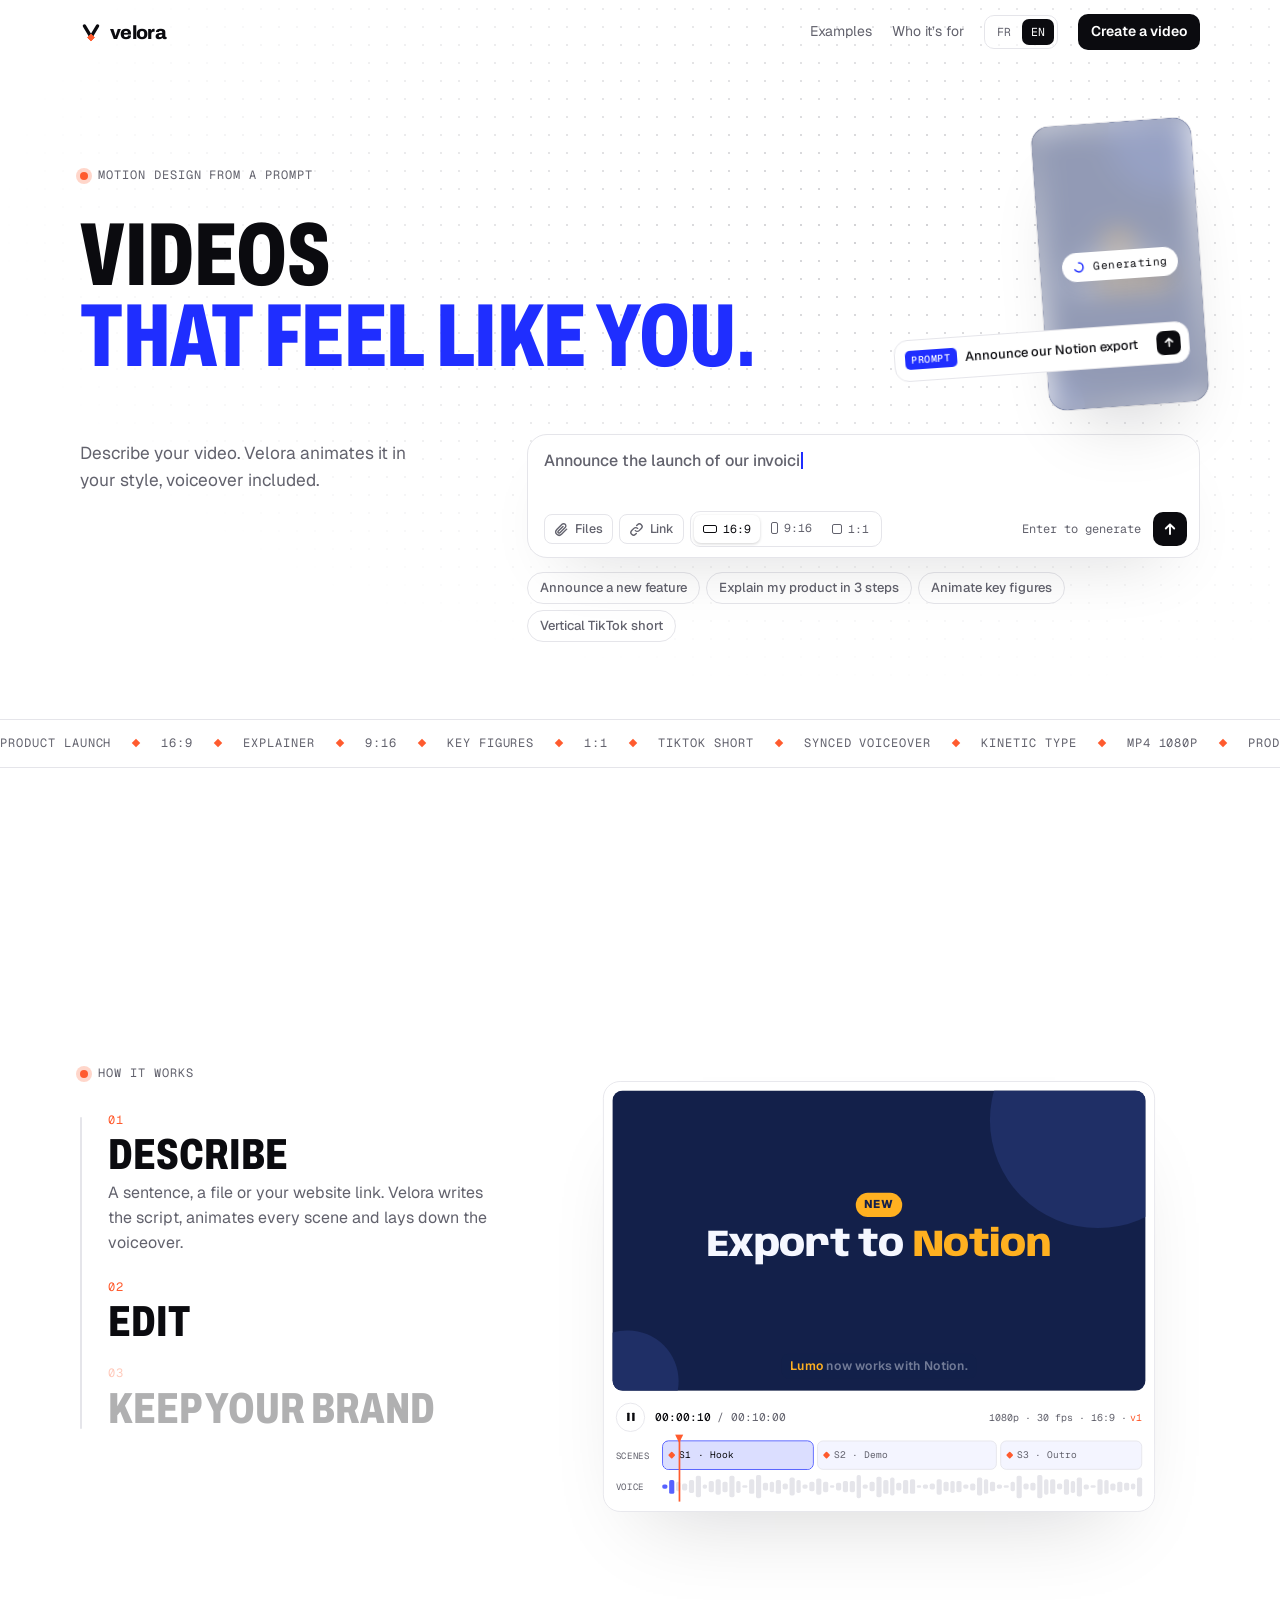
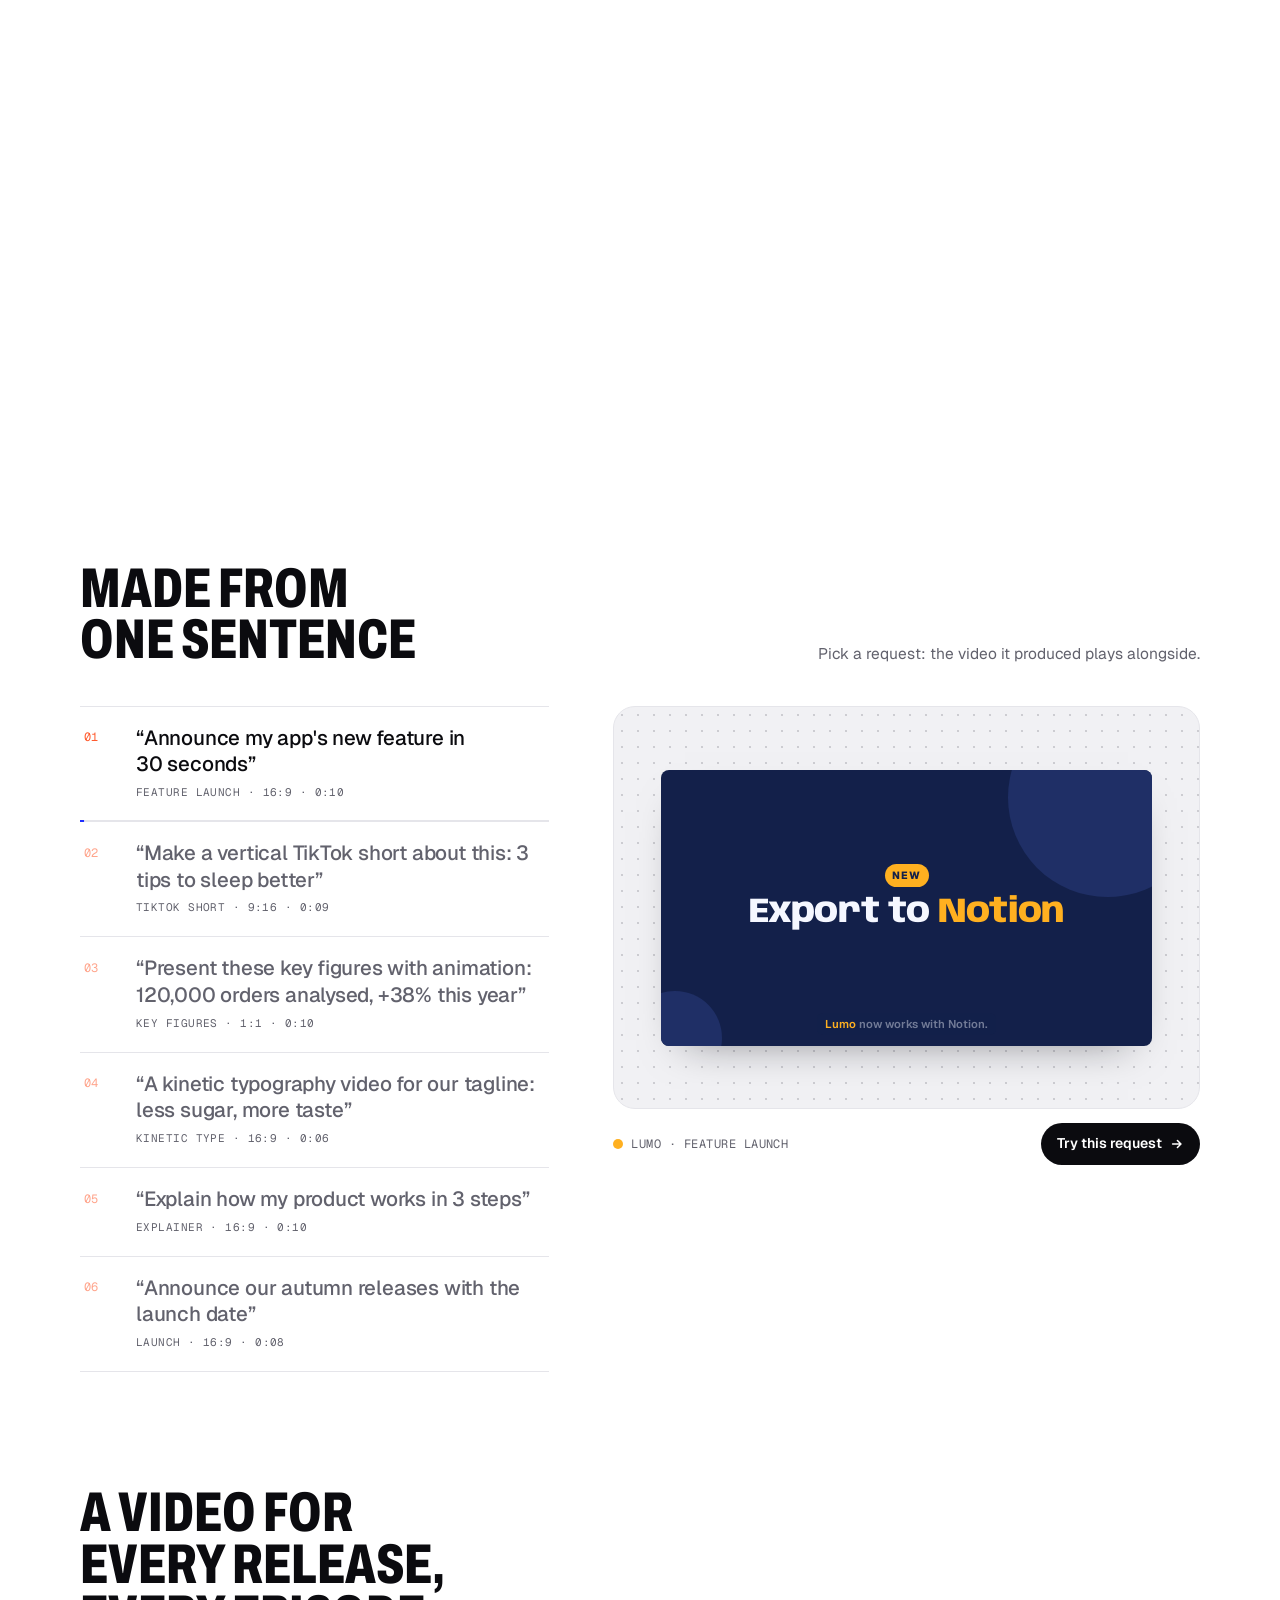
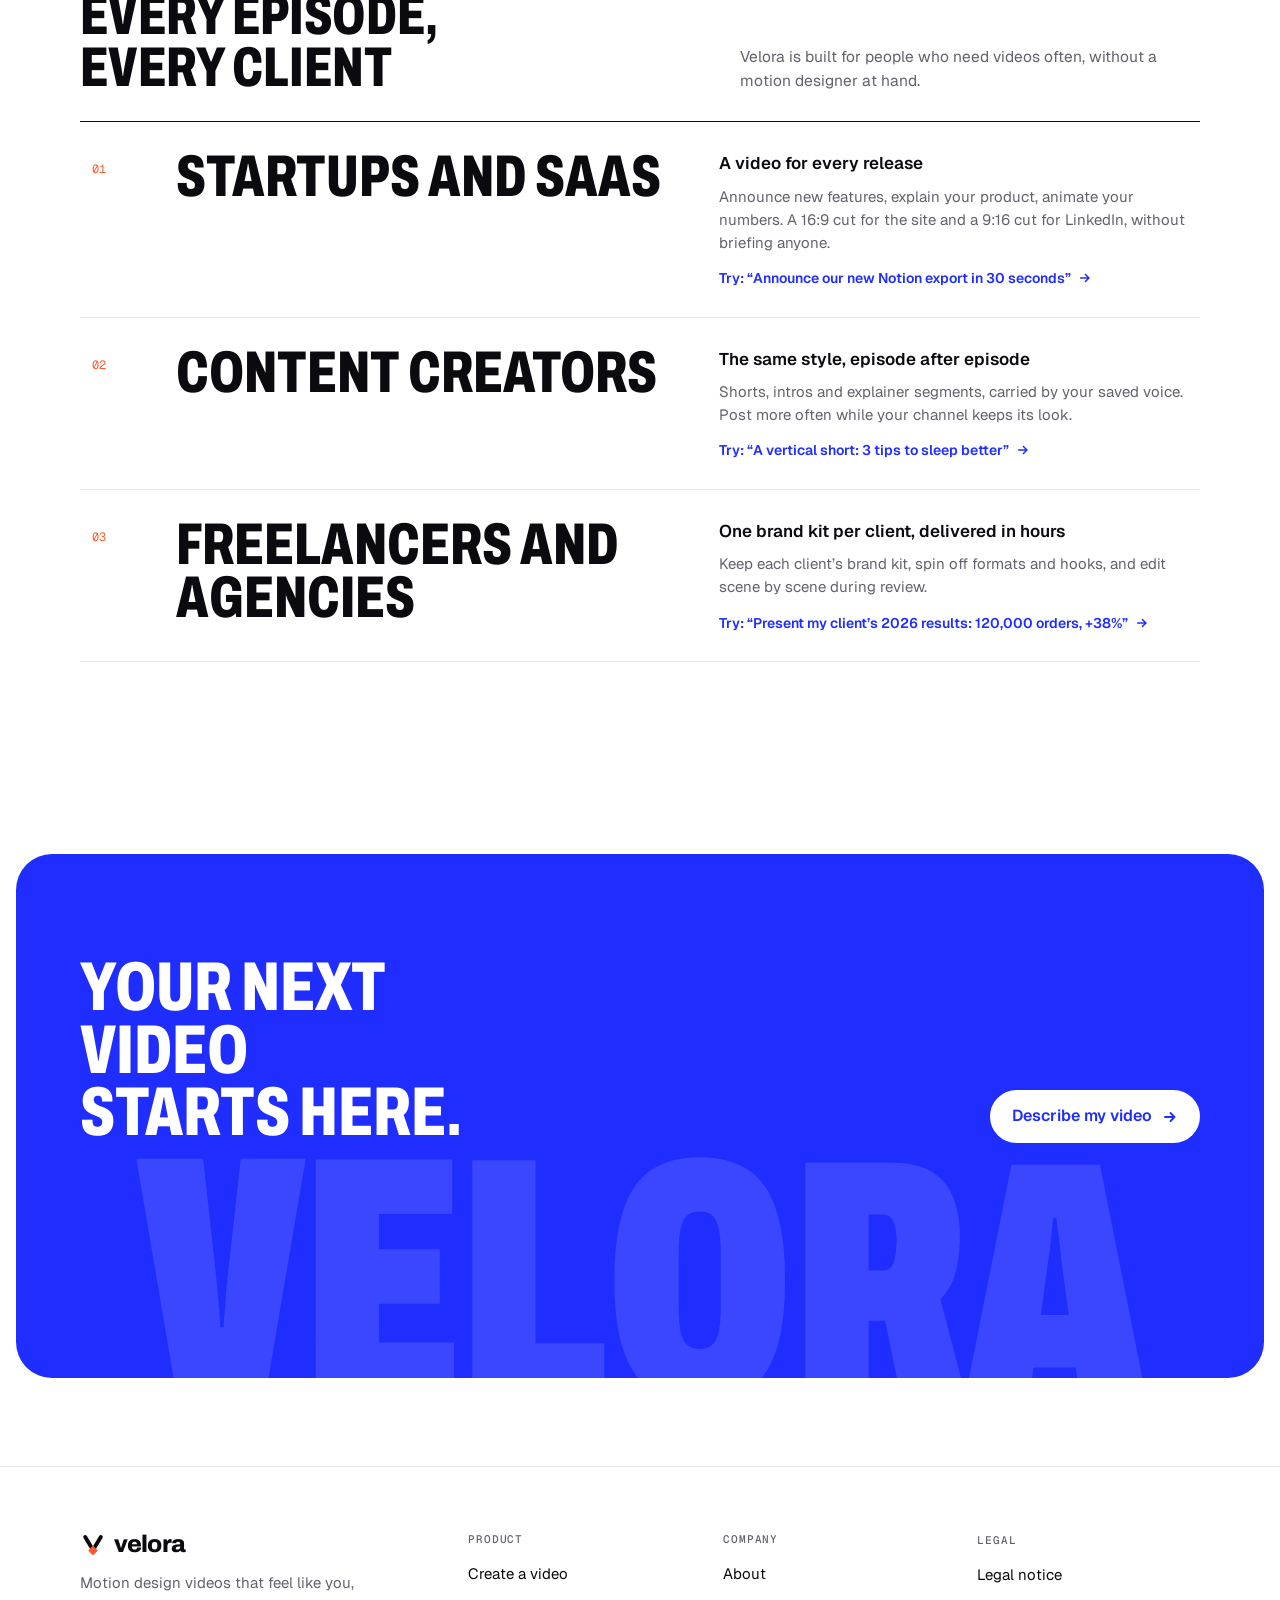
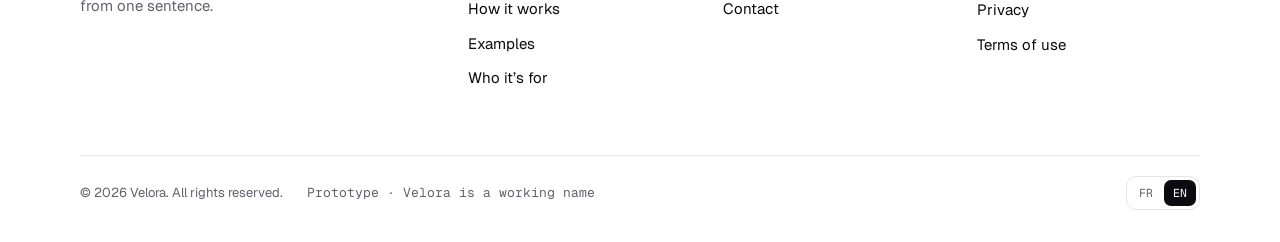
==== commit 2c222264: "Publish landing page from motion-studio@04ed40e" ====
--- a/index.html
+++ b/index.html
@@ -3,7 +3,7 @@
   <head>
     <meta charset="utf-8" />
     <meta name="viewport" content="width=device-width, initial-scale=1, viewport-fit=cover" />
-    <title>Velora · Direction B</title>
+    <title>Velora</title>
     <meta name="description" content="Décris ta vidéo, Velora l'anime à ton image, voix off comprise." />
     <link rel="icon" type="image/svg+xml" href="./favicon.svg" />
     <link rel="preconnect" href="https://fonts.googleapis.com" />
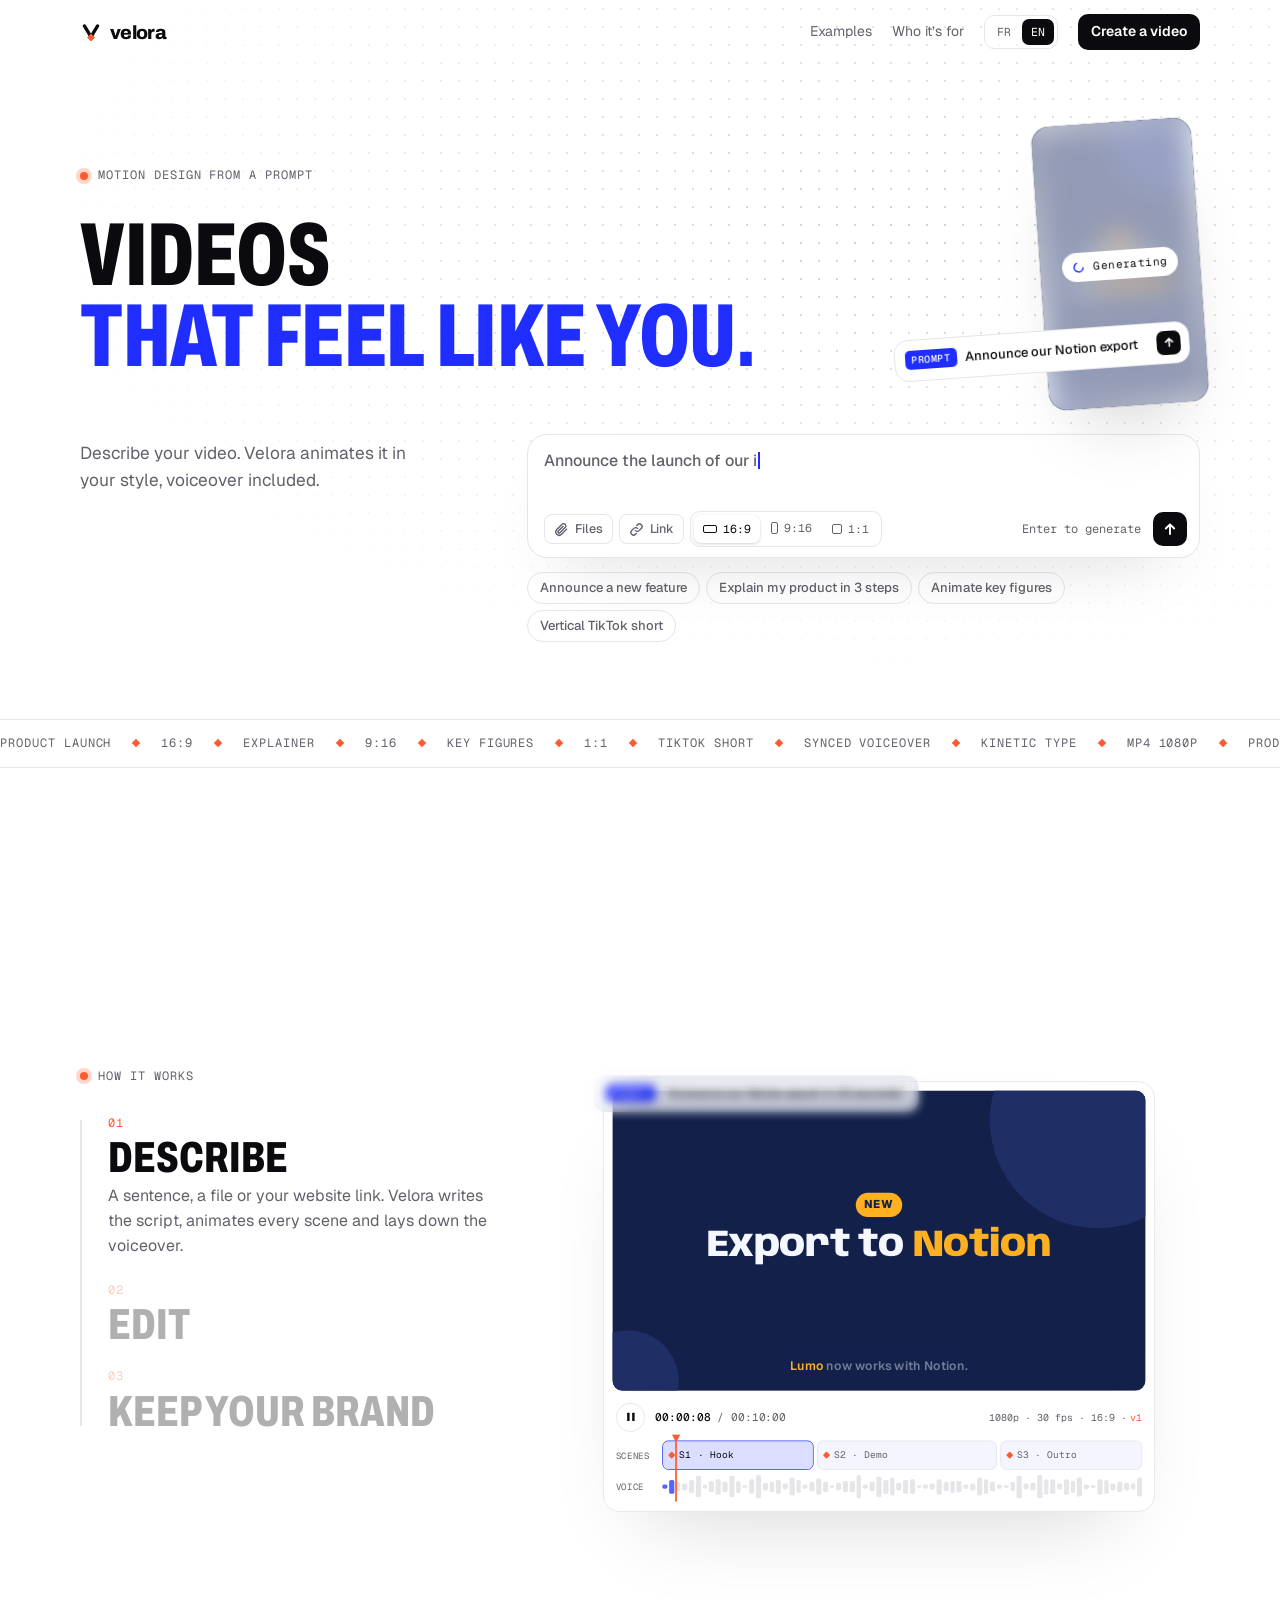
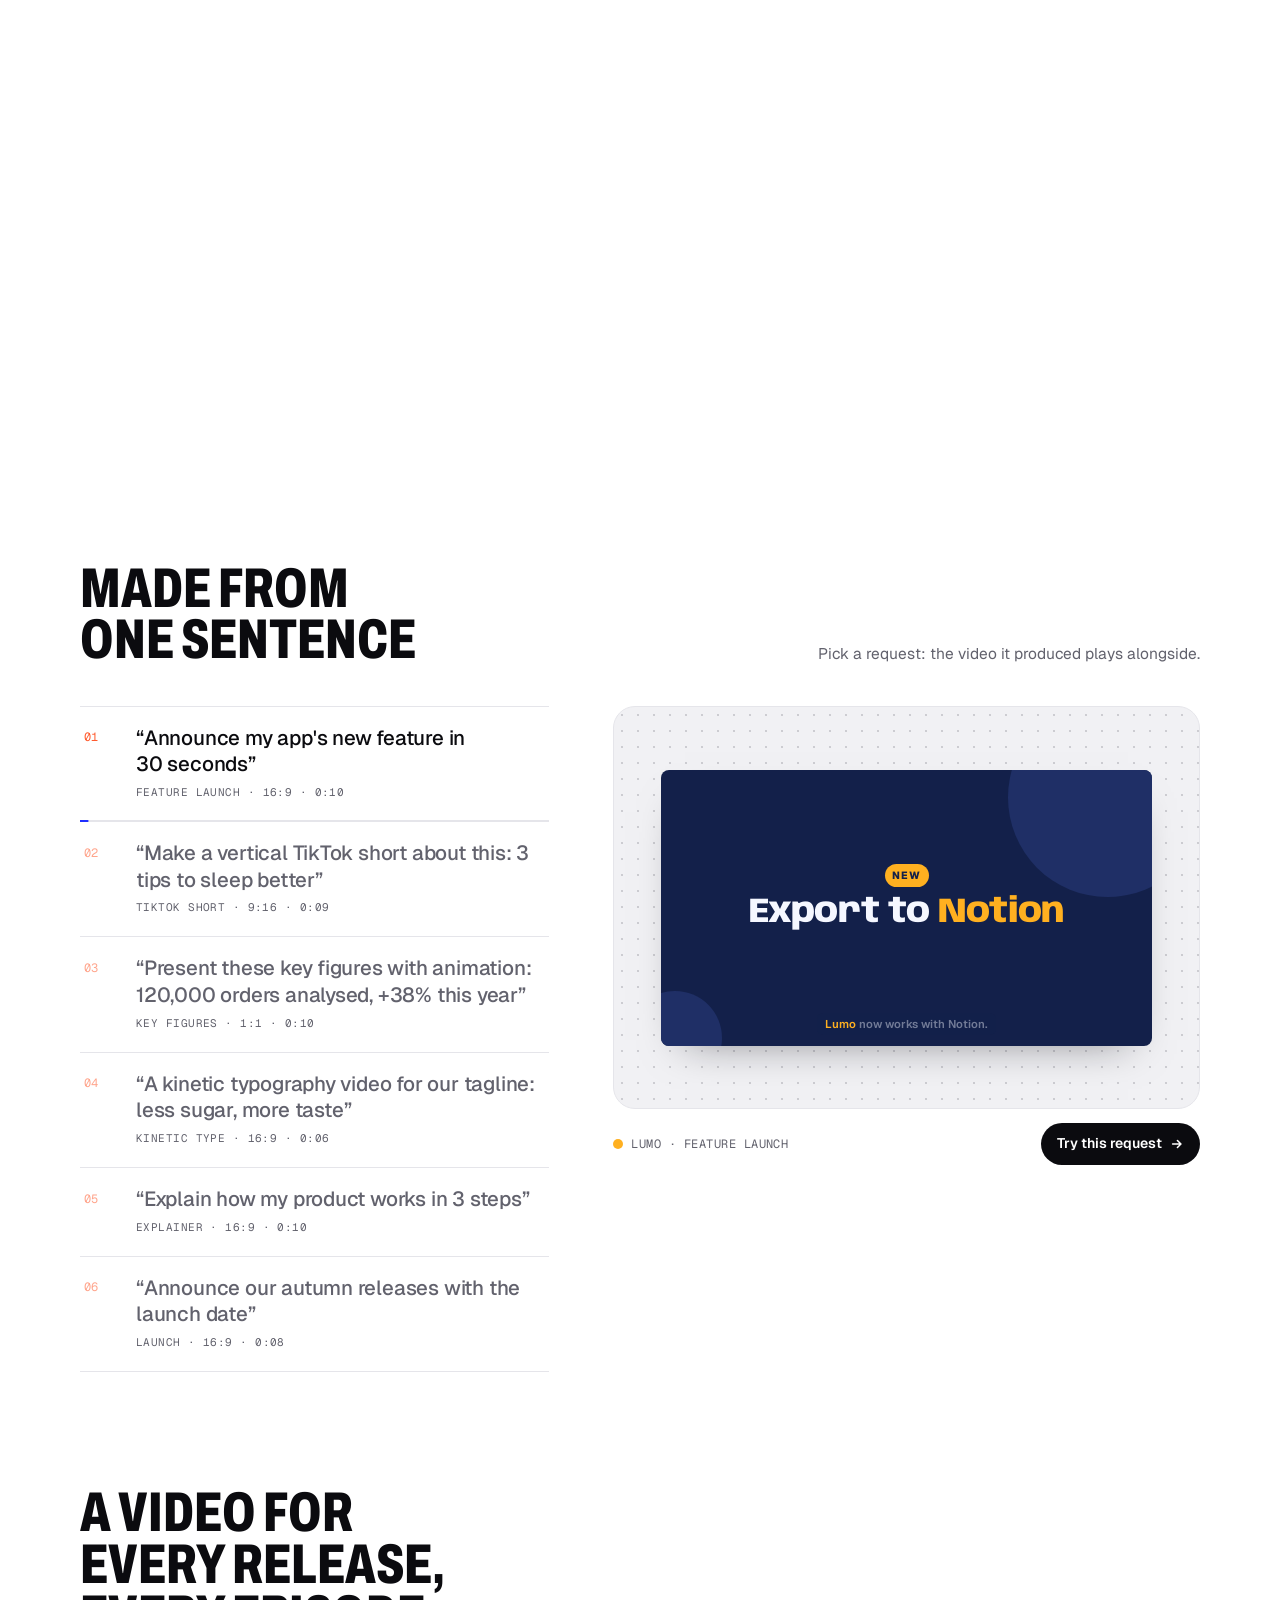
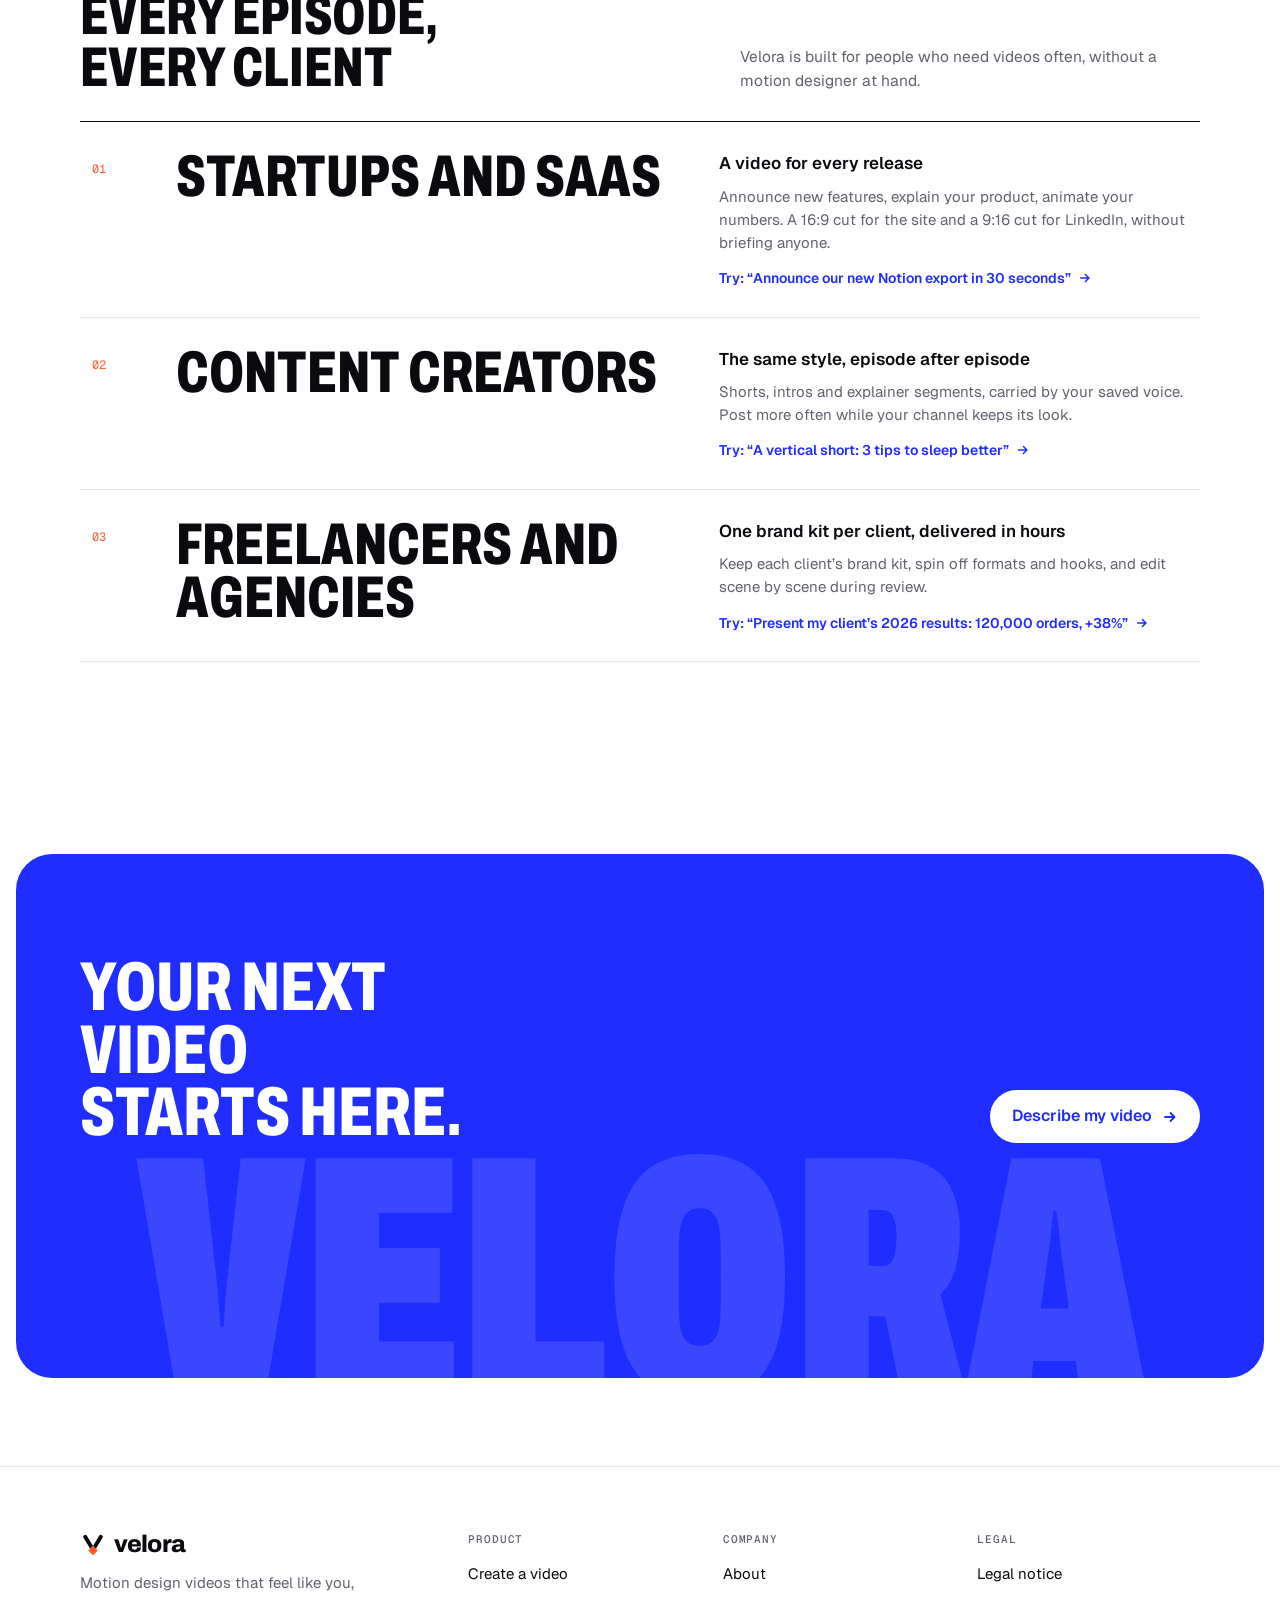
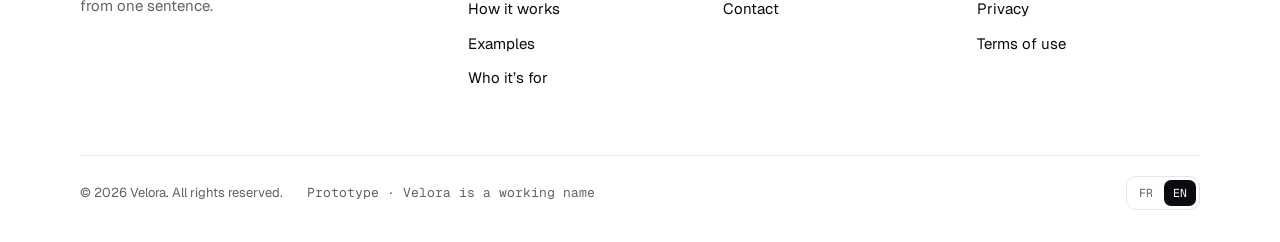
==== commit eb7d3d8d: "Publish landing page from motion-studio@b3ac41d" ====
--- a/index.html
+++ b/index.html
@@ -9,10 +9,10 @@
     <link rel="preconnect" href="https://fonts.googleapis.com" />
     <link rel="preconnect" href="https://fonts.gstatic.com" crossorigin />
     <link rel="stylesheet" href="https://fonts.googleapis.com/css2?family=Archivo:wdth,wght@62..125,400..900&family=Geist:wght@400..700&family=Geist+Mono:wght@400;500&family=Anybody:wdth,wght@50..150,400..900&family=Figtree:wght@400;500;600;700;800&family=Fraunces:opsz,wght@9..144,600..800&display=swap" />
-    <script type="module" crossorigin src="./assets/b-NcMEzpyf.js"></script>
-    <link rel="modulepreload" crossorigin href="./assets/frame-BIOKBLVL.js">
+    <script type="module" crossorigin src="./assets/b-C0412NFh.js"></script>
+    <link rel="modulepreload" crossorigin href="./assets/frame-DibMbIpV.js">
     <link rel="stylesheet" crossorigin href="./assets/frame-CCq0tORB.css">
-    <link rel="stylesheet" crossorigin href="./assets/b-EpbhU5sm.css">
+    <link rel="stylesheet" crossorigin href="./assets/b-CyP6IN1Z.css">
   </head>
   <body>
     <div id="root"></div>
--- a/assets/b-CyP6IN1Z.css
+++ b/assets/b-CyP6IN1Z.css
@@ -0,0 +1 @@
+.studio{--bg: #F6F6F8;--surface: #FFFFFF;--raised: #FFFFFF;--ink: #0B0B0F;--muted: #62626D;--line: #E5E5EA;--stage: #ECECF1;--accent: #1F2EFF;--on-accent: #FFFFFF;--key: #FF5B2E;--ok: #138A4F;--shadow: rgba(11, 11, 15, .16);--f-display: "Archivo", "Arial Narrow", system-ui, sans-serif;--f-body: "Geist", system-ui, -apple-system, "Segoe UI", sans-serif;--f-mono: "Geist Mono", ui-monospace, "SFMono-Regular", Menlo, monospace;--top-h: 56px;background:var(--bg);color:var(--ink);font-family:var(--f-body);font-size:.9375rem;line-height:1.5}@media(prefers-color-scheme:dark){:root:not([data-theme=light]) .studio{--bg: #0A0A0D;--surface: #121217;--raised: #191920;--ink: #F2F2F5;--muted: #9A9AA6;--line: #26262E;--stage: #0E0E12;--accent: #7380FF;--on-accent: #0A0A0D;--key: #FF7A52;--ok: #4BD08D;--shadow: rgba(0, 0, 0, .55)}}:root[data-theme=dark] .studio{--bg: #0A0A0D;--surface: #121217;--raised: #191920;--ink: #F2F2F5;--muted: #9A9AA6;--line: #26262E;--stage: #0E0E12;--accent: #7380FF;--on-accent: #0A0A0D;--key: #FF7A52;--ok: #4BD08D;--shadow: rgba(0, 0, 0, .55)}.studio :where(h1,h2,h3){font:inherit;text-transform:none;letter-spacing:normal;font-variation-settings:normal;max-width:none;text-wrap:wrap;color:inherit}.studio fieldset{border:0;padding:0;margin:0;min-width:0}.studio legend{padding:0}.studio dl,.studio dd{margin:0}.studio input,.studio select,.studio textarea{font:inherit;color:inherit}.studio .mono{font-family:var(--f-mono)}.studio .spin{animation:st-spin .8s linear infinite}@keyframes st-spin{to{transform:rotate(360deg)}}@keyframes st-shimmer{0%{background-position:200% 0}to{background-position:-200% 0}}.studio .page{min-height:100dvh;display:flex;flex-direction:column}.studio .section{padding-block:clamp(28px,5vw,56px)}.studio .topbar{position:sticky;top:0;z-index:40;height:var(--top-h);flex:none;display:flex;align-items:center;gap:20px;padding:0 16px;background:color-mix(in srgb,var(--surface) 86%,transparent);backdrop-filter:blur(18px) saturate(1.6);-webkit-backdrop-filter:blur(18px) saturate(1.6);border-bottom:1px solid var(--line)}.studio .brand{display:inline-flex;align-items:center;text-decoration:none;flex:none}.studio .logo-lockup{display:inline-flex;align-items:center;gap:8px}.studio .logo-mark{display:block;flex:none;overflow:visible}.studio .logo-word{font-family:var(--f-display);font-weight:800;font-size:1.125rem;letter-spacing:-.035em;line-height:1}.studio .topnav{display:flex;gap:4px}.studio .topnav a{text-decoration:none;color:var(--muted);font-size:.875rem;font-weight:500;padding:6px 10px;border-radius:8px;transition:color .2s,background-color .2s}.studio .topnav a:hover{color:var(--ink)}.studio .topnav a[aria-current=page]{color:var(--ink);background:var(--bg)}.studio .topbar-right{margin-left:auto;display:flex;align-items:center;gap:10px}.studio .mode-badge{font-family:var(--f-mono);font-size:.6875rem;color:var(--key);border:1px dashed color-mix(in srgb,var(--key) 55%,transparent);padding:3px 8px;border-radius:999px;white-space:nowrap}.studio .credits{display:inline-flex;align-items:center;gap:6px;border:1px solid var(--line);background:var(--surface);border-radius:999px;padding:4px 11px 4px 8px;font-size:.8125rem;font-weight:600;font-variant-numeric:tabular-nums}.studio .credits svg{width:15px;height:15px;color:var(--key)}.studio .credits:hover{border-color:color-mix(in srgb,var(--accent) 45%,var(--line))}.studio .account-menu{position:relative}.studio .account-menu summary{list-style:none}.studio .account-menu summary::-webkit-details-marker{display:none}.studio .avatar{width:32px;height:32px;border-radius:50%;display:grid;place-items:center;background:var(--ink);color:var(--surface);font-weight:700;cursor:pointer}.studio .menu{position:absolute;right:0;top:calc(100% + 8px);min-width:220px;background:var(--raised);border:1px solid var(--line);border-radius:12px;padding:6px;box-shadow:0 20px 40px -20px var(--shadow)}.studio .menu-email{font-size:.8125rem;color:var(--muted);padding:6px 8px;overflow:hidden;text-overflow:ellipsis}.studio .menu button{width:100%;text-align:left;border:0;background:none;padding:7px 8px;border-radius:8px}.studio .menu button:hover{background:var(--bg)}@media(max-width:760px){.studio .mode-badge{display:none}.studio .topbar{flex-wrap:wrap;height:auto;min-height:var(--top-h);padding-block:8px;gap:8px 12px}.studio .topnav{order:3;width:100%;overflow-x:auto;margin-inline:-6px}.studio .topnav a,.studio .credits,.studio .btn{white-space:nowrap}.studio .editor-title{order:3;flex:1 0 100%;max-width:100%;min-width:0}.studio .topbar-right{order:2;flex:1 0 100%;margin-left:0;flex-wrap:wrap;justify-content:flex-start;gap:6px;min-width:0}.studio .topbar-right .seg.lang button{padding:4px 7px}}.studio .btn{display:inline-flex;align-items:center;justify-content:center;gap:7px;border-radius:10px;padding:8px 14px;font-weight:600;font-size:.875rem;text-decoration:none;border:1px solid transparent;white-space:nowrap;transition:background-color .2s,color .2s,border-color .2s,transform .1s}.studio .btn svg{width:15px;height:15px}.studio .btn.sm{padding:5px 11px;font-size:.8125rem;border-radius:9px}.studio .btn.wide{width:100%}.studio .btn.solid{background:var(--ink);color:var(--surface)}.studio .btn.solid:hover:not(:disabled){background:var(--accent);color:var(--on-accent)}.studio .btn.ghost{background:var(--surface);border-color:var(--line);color:var(--ink)}.studio .btn.ghost:hover:not(:disabled){border-color:color-mix(in srgb,var(--accent) 45%,var(--line))}.studio .btn:disabled{opacity:.45}.studio .btn:active:not(:disabled),.studio .chip:active,.studio .icon-btn:active:not(:disabled),.studio .tool:active{transform:scale(.96)}.studio .icon-btn{width:30px;height:30px;flex:none;border:0;border-radius:8px;background:none;color:var(--muted);display:inline-grid;place-items:center;transition:background-color .2s,color .2s;text-decoration:none}.studio .icon-btn:hover:not(:disabled){background:var(--bg);color:var(--ink)}.studio .icon-btn:disabled{opacity:.35}.studio .icon-btn svg{width:15px;height:15px}.studio .icon-btn.xs{width:22px;height:22px}.studio .icon-btn.xs svg{width:11px;height:11px}.studio .link-btn{border:0;background:none;padding:0;color:var(--accent);font-weight:600;text-decoration:none;cursor:pointer;font-size:inherit}.studio .link-btn:hover{text-decoration:underline}.studio .st-field{display:grid;gap:6px;font-size:.8125rem;font-weight:600}.studio .st-field>span,.studio .st-field>legend{color:var(--muted);font-weight:600;margin-bottom:2px}.studio .st-field input:not([type=color]):not([type=checkbox]):not([type=radio]),.studio .st-field select{height:38px;border:1px solid var(--line);border-radius:10px;background:var(--surface);padding:0 12px;font-size:.9375rem;font-weight:500;outline:none;width:100%}.studio .st-field input:focus,.studio .st-field select:focus{border-color:var(--accent);box-shadow:0 0 0 3px color-mix(in srgb,var(--accent) 16%,transparent)}.studio .st-field .seg{justify-self:start}.studio .stack{display:grid;gap:14px}.studio .row{display:flex;gap:8px;flex-wrap:wrap}.studio .row.end{justify-content:flex-end}.studio .muted{color:var(--muted)}.studio .fine{font-size:.78125rem;color:var(--muted)}.studio .pad{padding:16px}.studio .pad-x{padding-inline:16px}.studio .form-error{color:var(--key);font-size:.8125rem;font-weight:600}.studio .inline-alert{font-size:.8125rem;color:var(--ink);background:color-mix(in srgb,var(--key) 10%,var(--surface));border:1px solid color-mix(in srgb,var(--key) 35%,var(--line));border-radius:10px;padding:8px 12px}.studio .success{display:flex;align-items:center;gap:8px;color:var(--ok);font-weight:600}.studio .success svg{width:16px;height:16px}.studio .or{display:flex;align-items:center;gap:10px;color:var(--muted);font-size:.75rem}.studio .or:before,.studio .or:after{content:"";flex:1;height:1px;background:var(--line)}.studio .g-mark{font-weight:800;color:var(--accent)}.studio .banner,.studio .guest-strip{font-size:.8125rem;color:var(--muted)}.studio .banner{border:1px solid var(--line);background:var(--surface);padding:10px 14px;border-radius:12px;margin-bottom:20px}.studio .guest-strip{flex:none;text-align:center;padding:6px 16px;background:color-mix(in srgb,var(--accent) 7%,var(--surface));border-bottom:1px solid var(--line)}.studio .seg{display:inline-flex;gap:2px;padding:3px;border-radius:10px;border:1px solid var(--line);background:var(--bg)}.studio .seg button{position:relative;border:0;background:none;padding:4px 9px;border-radius:7px;font-family:var(--f-mono);font-size:.71875rem;color:var(--muted);transition:color .2s}.studio .seg button[aria-pressed=true]{color:var(--ink)}.studio .seg-pill{position:absolute;top:0;right:0;bottom:0;left:0;border-radius:7px;background:var(--surface);box-shadow:0 1px 3px var(--shadow)}.studio .seg-label{position:relative;display:inline-flex;align-items:center;gap:6px}.studio .fmt-ico{display:inline-block;border:1.5px solid currentColor;border-radius:2px;vertical-align:-1px}.studio .modal{border:0;padding:0;background:transparent;color:var(--ink);max-width:calc(100vw - 32px);width:560px;overflow:visible}.studio .modal.sm{width:440px}.studio .modal.lg{width:880px}.studio .modal::backdrop{background:#08080c6b;backdrop-filter:blur(4px);-webkit-backdrop-filter:blur(4px)}.studio .modal[open]{animation:modal-in .32s cubic-bezier(.2,.8,.2,1)}.studio .modal[open]::backdrop{animation:fade-in .25s ease-out}@keyframes modal-in{0%{opacity:0;transform:translateY(14px) scale(.98)}}@keyframes fade-in{0%{opacity:0}}.studio .modal-in{background:var(--raised);border:1px solid var(--line);border-radius:20px;padding:20px 22px 22px;box-shadow:0 40px 90px -40px var(--shadow);display:grid;gap:14px;max-height:calc(100dvh - 48px);overflow:auto}.studio .modal-head{display:flex;align-items:flex-start;justify-content:space-between;gap:12px}.studio .modal-head h2{font-family:var(--f-display);font-weight:800;font-size:1.375rem;line-height:1.1;letter-spacing:-.01em;font-variation-settings:"wdth" 88}.studio .price-table{width:100%;border-collapse:collapse;font-size:.875rem}.studio .price-table td{padding:8px 0;border-bottom:1px solid var(--line)}.studio .price-table td:last-child{text-align:right;font-weight:600;white-space:nowrap;padding-left:12px}.studio .home{flex:1}.studio .home-hero{display:grid;justify-items:center;text-align:center;gap:16px;padding-block:clamp(48px,9vw,112px) 40px;position:relative;isolation:isolate}.studio .home-hero:before{content:"";position:absolute;top:-40px;right:0;bottom:0;left:0;z-index:-1;pointer-events:none;background:radial-gradient(color-mix(in srgb,var(--muted) 30%,transparent) 1px,transparent 1.3px) 0 0 / 18px 18px;-webkit-mask-image:radial-gradient(60% 55% at 50% 35%,#000,transparent);mask-image:radial-gradient(60% 55% at 50% 35%,#000,transparent)}.studio .eyebrow{display:inline-flex;align-items:center;gap:10px;font-family:var(--f-mono);font-size:.75rem;letter-spacing:.06em;text-transform:uppercase;color:var(--muted)}.studio .eyebrow .dot{width:8px;height:8px;border-radius:50%;background:var(--key);box-shadow:0 0 0 4px color-mix(in srgb,var(--key) 25%,transparent)}.studio .display{font-family:var(--f-display);font-weight:800;text-transform:uppercase;font-size:clamp(2.75rem,7vw,5.25rem);line-height:.88;font-variation-settings:"wdth" 66;display:grid}.studio .display .accent{color:var(--accent)}.studio .home-prompt{width:100%;max-width:720px;display:grid;gap:14px;margin-top:14px;text-align:left}.studio .kit-note{display:flex;align-items:center;gap:12px;flex-wrap:wrap;font-size:.8125rem;color:var(--muted);justify-content:center}.studio .home-recent{padding-bottom:64px}.studio .sec-head{display:flex;flex-wrap:wrap;align-items:end;justify-content:space-between;gap:12px 24px;margin-bottom:20px}.studio .sec-head h2,.studio .title{font-family:var(--f-display);font-weight:800;font-size:clamp(1.75rem,3vw,2.25rem);line-height:1;letter-spacing:-.01em;font-variation-settings:"wdth" 80;text-transform:uppercase}.studio .sec-head p{margin-top:8px;max-width:60ch}.studio .empty{display:grid;justify-items:center;gap:14px;padding:64px 0;color:var(--muted)}.studio .prompt{position:relative;display:flex;flex-direction:column;background:var(--surface);border:1px solid var(--line);border-radius:20px;padding:14px 12px 10px 16px;box-shadow:0 30px 70px -40px var(--shadow);transition:border-color .2s,box-shadow .2s}.studio .prompt:focus-within{border-color:color-mix(in srgb,var(--accent) 55%,var(--line));box-shadow:0 0 0 4px color-mix(in srgb,var(--accent) 14%,transparent),0 30px 70px -40px var(--shadow)}.studio .attachments{overflow:hidden}.studio .attachments-in{display:flex;flex-wrap:wrap;gap:6px;padding-bottom:10px}.studio .att{display:inline-flex;align-items:center;gap:8px;max-width:100%;min-width:0;padding:4px;border-radius:10px;border:1px solid var(--line);background:var(--bg);font-size:.8125rem}.studio .att-ico{width:28px;height:28px;border-radius:7px;flex:none;display:grid;place-items:center;overflow:hidden;background:color-mix(in srgb,var(--accent) 12%,var(--surface));color:var(--accent);font-family:var(--f-mono);font-size:.59375rem}.studio .att-ico img{width:100%;height:100%;object-fit:cover}.studio .att-ico svg{width:15px;height:15px}.studio .att-txt{display:grid;min-width:0;line-height:1.2}.studio .att-name{font-weight:600;white-space:nowrap;overflow:hidden;text-overflow:ellipsis;max-width:22ch}.studio .att-sub{font-family:var(--f-mono);font-size:.6875rem;color:var(--muted)}.studio .att-x{width:24px;height:24px;border:0;border-radius:6px;background:none;color:var(--muted);display:grid;place-items:center;flex:none}.studio .att-x:hover{background:var(--line);color:var(--ink)}.studio .att-x svg{width:12px;height:12px}.studio .ta-wrap{position:relative}.studio .prompt textarea{display:block;width:100%;border:0;background:transparent;resize:none;outline:none;padding:0;font:500 1rem/1.5 var(--f-body);min-height:52px;max-height:200px;field-sizing:content}.studio .prompt textarea::placeholder{color:var(--muted);opacity:.85}.studio .ph{position:absolute;top:0;right:0;bottom:0;left:0;pointer-events:none;color:var(--muted);font:500 1rem/1.5 var(--f-body);white-space:pre-wrap}.studio .ph-caret{display:inline-block;width:2px;height:1.1em;margin-left:1px;vertical-align:-.2em;background:var(--accent);animation:blink 1s steps(1) infinite}.studio .linkrow{overflow:hidden}.studio .linkrow-in{display:flex;gap:6px;align-items:center;padding-top:10px}.studio .linkrow input{flex:1;min-width:0;height:34px;border-radius:9px;border:1px solid var(--line);background:var(--bg);font:.84375rem var(--f-mono);padding:0 12px;outline:none}.studio .linkrow input:focus{border-color:var(--accent)}.studio .linkrow input[aria-invalid=true]{border-color:var(--key)}.studio .prompt-bar{display:flex;align-items:center;justify-content:space-between;gap:10px;flex-wrap:wrap;margin-top:10px}.studio .tools{display:inline-flex;align-items:center;gap:6px;flex-wrap:wrap}.studio .tool{display:inline-flex;align-items:center;gap:6px;height:30px;padding:0 9px;border-radius:8px;border:1px solid var(--line);background:var(--surface);font-size:.78125rem;font-weight:500;color:var(--muted);transition:color .2s,border-color .2s}.studio .tool:hover,.studio .tool[aria-expanded=true]{color:var(--ink);border-color:color-mix(in srgb,var(--accent) 45%,var(--line))}.studio .tool svg{width:15px;height:15px;flex:none}.studio .bar-right{display:inline-flex;align-items:center;gap:12px;margin-left:auto}.studio .hint{font-family:var(--f-mono);font-size:.75rem;color:var(--muted)}.studio .hint.warn{color:var(--key)}.studio .go{display:inline-grid;place-items:center;width:34px;height:34px;flex:none;border:0;border-radius:10px;background:var(--ink);color:var(--surface);transition:background-color .2s,color .2s}.studio .go:hover:not(:disabled){background:var(--accent);color:var(--on-accent)}.studio .go:disabled{opacity:.4}.studio .go svg{width:16px;height:16px}.studio .drop{position:absolute;top:0;right:0;bottom:0;left:0;border-radius:inherit;border:2px dashed var(--accent);background:color-mix(in srgb,var(--accent) 8%,var(--surface));display:grid;place-items:center;font-weight:600;color:var(--accent);pointer-events:none}@media(max-width:560px){.studio .tool .lbl,.studio .fmts .lbl{display:none}.studio .hint:not(.warn){display:none}}.studio .chips{display:flex;flex-wrap:wrap;gap:6px;justify-content:center}.studio .chip{display:inline-flex;align-items:center;gap:8px;border:1px solid var(--line);border-radius:999px;padding:5px 12px;background:var(--surface);font-size:.8125rem;font-weight:500;color:var(--muted);text-align:left;transition:border-color .2s,color .2s,transform .1s}.studio .chip:hover{border-color:var(--accent);color:var(--ink)}.studio .chip.dashed{border-style:dashed}.studio .grid-cards{display:grid;grid-template-columns:repeat(auto-fill,minmax(260px,1fr));gap:18px}.studio .pcard{position:relative;border:1px solid var(--line);border-radius:16px;background:var(--surface);overflow:hidden;transition:border-color .25s,box-shadow .25s}.studio .pcard:hover{border-color:color-mix(in srgb,var(--accent) 35%,var(--line));box-shadow:0 24px 50px -36px var(--shadow)}.studio .pcard-link{display:grid;text-decoration:none}.studio .pcard-thumb{aspect-ratio:16 / 10;background:radial-gradient(color-mix(in srgb,var(--muted) 26%,transparent) 1px,transparent 1.2px) 0 0 / 12px 12px,var(--stage);display:grid;place-items:center;overflow:hidden;padding:12px}.studio .thumb-in{height:100%;max-width:100%;border-radius:8px;overflow:hidden;box-shadow:0 10px 24px -14px var(--shadow)}.studio .pcard-thumb.f169 .thumb-in{height:auto;width:100%}.studio .thumb-wait{display:inline-flex;align-items:center;gap:8px;color:var(--muted);font-size:.8125rem}.studio .thumb-wait svg{width:14px;height:14px}.studio .pcard-body{padding:12px 14px 14px;display:grid;gap:4px}.studio .pcard-title{font-size:.9375rem;font-weight:650;line-height:1.3;display:-webkit-box;-webkit-line-clamp:2;-webkit-box-orient:vertical;overflow:hidden}.studio .pcard-meta{font-size:.71875rem;color:var(--muted)}.studio .pcard-del{position:absolute;top:8px;right:8px;background:color-mix(in srgb,var(--surface) 85%,transparent);opacity:0;transition:opacity .2s}.studio .pcard:hover .pcard-del,.studio .pcard-del:focus-visible{opacity:1}@media(hover:none){.studio .pcard-del{opacity:1}}.studio .editor-page{height:100dvh;overflow:hidden}.studio .editor{flex:1;min-height:0;display:grid;grid-template-columns:minmax(300px,360px) minmax(0,1fr)}.studio .editor-title{display:flex;align-items:center;gap:4px;min-width:0;flex:1;max-width:520px}.studio .title-input{flex:1;min-width:0;border:1px solid transparent;background:none;border-radius:8px;padding:5px 8px;font-weight:650;font-size:.9375rem;outline:none;text-overflow:ellipsis}.studio .title-input:hover{border-color:var(--line)}.studio .title-input:focus{border-color:var(--accent);background:var(--surface)}.studio .chat{display:flex;flex-direction:column;min-height:0;border-right:1px solid var(--line);background:var(--surface)}.studio .chat-list{flex:1;min-height:0;overflow-y:auto;padding:16px;display:flex;flex-direction:column;gap:14px;scrollbar-width:thin}.studio .msg{font-size:.875rem;line-height:1.5;max-width:100%}.studio .msg.user{align-self:flex-end;max-width:88%;background:var(--ink);color:var(--surface);padding:9px 13px;border-radius:16px 16px 4px;display:grid;gap:4px}.studio .msg-target{display:inline-flex;align-items:center;gap:5px;font-size:.71875rem;font-family:var(--f-mono);opacity:.7}.studio .msg-target svg{width:12px;height:12px}.studio .msg.agent{display:grid;grid-template-columns:26px minmax(0,1fr);gap:10px;align-items:start}.studio .msg-avatar{width:26px;height:26px;border-radius:8px;display:grid;place-items:center;background:var(--bg);border:1px solid var(--line)}.studio .msg.agent p{padding-top:2px}.studio .version-pill{margin-top:6px;border:1px solid var(--line);background:var(--bg);border-radius:999px;padding:1px 9px;font-family:var(--f-mono);font-size:.71875rem;color:var(--muted)}.studio .version-pill:hover{border-color:var(--accent);color:var(--ink)}.studio .job-card{border:1px solid var(--line);border-radius:12px;padding:10px 12px;background:var(--bg);display:grid;gap:8px}.studio .job-title{font-weight:650;font-size:.8125rem}.studio .st-steps{display:grid;gap:7px;font-family:var(--f-mono);font-size:.78125rem}.studio .st-steps.compact{gap:5px;font-size:.71875rem}.studio .st-steps li{display:flex;align-items:center;gap:9px;color:var(--muted)}.studio .st-steps li.running,.studio .st-steps li.done{color:var(--ink)}.studio .st-step-ico{width:14px;height:14px;flex:none;display:grid;color:var(--accent)}.studio .st-step-ico svg{width:100%;height:100%}.studio .st-step-ico.todo{border:1.5px solid var(--line);border-radius:50%}.studio .st-step-ico.done{color:var(--ok)}.studio .composer-wrap{flex:none;padding:12px;border-top:1px solid var(--line);display:grid;gap:10px}.studio .suggest{display:flex;flex-wrap:wrap;gap:6px}.studio .composer{border:1px solid var(--line);border-radius:16px;padding:10px 10px 8px 12px;background:var(--surface);transition:border-color .2s,box-shadow .2s;display:grid;gap:6px}.studio .composer:focus-within{border-color:color-mix(in srgb,var(--accent) 55%,var(--line));box-shadow:0 0 0 4px color-mix(in srgb,var(--accent) 12%,transparent)}.studio .composer textarea{width:100%;border:0;outline:none;background:none;resize:none;padding:0;font-size:.9rem;line-height:1.45;min-height:42px;max-height:160px;field-sizing:content}.studio .composer-bar{display:flex;align-items:center;justify-content:space-between;gap:8px}.studio .target-chip{overflow:hidden}.studio .target-chip{display:flex;align-items:center;justify-content:space-between;gap:6px}.studio .target-chip>span{display:inline-flex;align-items:center;gap:6px;font-size:.78125rem;color:var(--key);font-weight:600;background:color-mix(in srgb,var(--key) 10%,var(--surface));border-radius:8px;padding:3px 8px}.studio .target-chip svg{width:13px;height:13px}.studio .stage-col{min-width:0;min-height:0;display:grid;grid-template-rows:auto minmax(0,1fr) auto;gap:10px;padding:12px 16px 14px}.studio .stage-head{display:flex;align-items:center;justify-content:space-between;gap:10px;min-height:32px;flex-wrap:wrap}.studio .stage-version{font-size:.8125rem;color:var(--muted);white-space:nowrap;overflow:hidden;text-overflow:ellipsis}.studio .stage-version b{font-family:var(--f-mono);color:var(--key);font-weight:500;margin-right:6px}.studio .old-banner{display:flex;align-items:center;gap:8px;font-size:.8125rem}.studio .old-banner>span{color:var(--key);font-weight:600}.studio .st-stage{position:relative;min-height:0;container-type:size;border-radius:16px;display:grid;place-items:center;padding:20px;cursor:crosshair;background:radial-gradient(color-mix(in srgb,var(--muted) 28%,transparent) 1px,transparent 1.2px) 0 0 / 14px 14px,var(--stage)}.studio .st-stage.generating{cursor:default}.studio .format-frame{aspect-ratio:var(--ratio);width:min(100cqw - 40px,calc((100cqh - 40px) * var(--ratio)));border-radius:10px;overflow:hidden;box-shadow:0 30px 60px -30px var(--shadow);background:#000}.studio .st-stage [data-el]{transition:outline-color .15s}.studio .st-stage:hover [data-el]:hover{outline:5px dashed color-mix(in srgb,var(--key) 70%,transparent);outline-offset:10px;border-radius:6px}.studio .stage-working{position:absolute;right:16px;bottom:16px;background:color-mix(in srgb,var(--raised) 92%,transparent);backdrop-filter:blur(12px);-webkit-backdrop-filter:blur(12px);border:1px solid var(--line);border-radius:12px;padding:10px 12px;box-shadow:0 20px 40px -24px var(--shadow);cursor:default}.studio .gen-card{width:100%;height:100%;display:grid;place-content:center;gap:16px;padding:24px;background:var(--surface);color:var(--ink);position:relative}.studio .gen-title{font-family:var(--f-display);font-weight:800;font-size:clamp(1.125rem,2.4vw,1.625rem);font-variation-settings:"wdth" 90;text-transform:uppercase}.studio .st-gen-bar{position:absolute;left:0;right:0;bottom:0;height:3px;background:var(--line)}.studio .st-gen-bar.static{position:relative;border-radius:3px;overflow:hidden}.studio .st-gen-bar i{display:block;height:100%;background:var(--accent)}.studio .st-transport{display:flex;align-items:center;gap:12px;flex-wrap:wrap}.studio .st-pp{width:34px;height:34px;border-radius:50%;border:1px solid var(--line);background:var(--surface);display:grid;place-items:center;flex:none}.studio .st-pp svg{width:12px;height:12px}.studio .st-tc{font-size:.8125rem;font-variant-numeric:tabular-nums;color:var(--muted)}.studio .st-tc b{color:var(--ink);font-weight:500}.studio .voice-tag{font-size:.75rem;color:var(--muted);margin-right:auto}.studio .timeline{display:grid;grid-template-columns:46px minmax(0,1fr);gap:6px 8px;align-items:center}.studio .lane-label{font-size:.65625rem;color:var(--muted);text-transform:uppercase;letter-spacing:.05em}.studio .lane{position:relative;display:flex;gap:4px;min-width:0}.studio .lane.scenes{height:38px}.studio .st-blk{position:relative;flex:1 1 0;min-width:0;border-radius:8px;border:1px solid var(--line);background:var(--surface);font-size:.75rem;color:var(--muted);text-align:left;padding:0;overflow:hidden;display:flex;align-items:center;transition:color .2s,border-color .2s,background-color .2s}.studio .st-blk:hover{border-color:color-mix(in srgb,var(--accent) 45%,var(--line))}.studio .st-blk.on{color:var(--ink);background:color-mix(in srgb,var(--accent) 7%,var(--surface))}.studio .st-blk.sel{border-color:var(--key);box-shadow:inset 0 0 0 1px var(--key);color:var(--ink)}.studio .st-blk.ghost{border-style:dashed;background:transparent}.studio .st-blk.ready{color:var(--ink);background:color-mix(in srgb,var(--accent) 8%,var(--surface))}.studio .st-blk.working{background:linear-gradient(90deg,transparent,color-mix(in srgb,var(--accent) 22%,transparent),transparent) 0 0 / 200% 100%,var(--surface);animation:st-shimmer 1.4s linear infinite;color:var(--ink)}.studio .st-blk-label{display:flex;align-items:center;gap:7px;padding:0 9px;white-space:nowrap;overflow:hidden;text-overflow:ellipsis;min-width:0;width:100%}.studio .st-blk-n{font-family:var(--f-mono);font-size:.6875rem;width:17px;height:17px;border-radius:5px;display:grid;place-items:center;background:var(--bg);flex:none}.studio .st-blk-d{margin-left:auto;font-size:.65625rem;opacity:.75}.studio .st-blk-changed{position:absolute;top:5px;right:5px;width:7px;height:7px;background:var(--key);transform:rotate(45deg);border-radius:1px}.studio .st-head{position:absolute;top:-4px;bottom:-4px;width:2px;margin-left:-1px;background:var(--key);pointer-events:none;border-radius:2px}.studio .lane.st-wave{height:22px;gap:4px}.studio .st-wave-scene{position:relative;flex:1 1 0;min-width:0}.studio .st-wave-scene i{position:absolute;top:50%;transform:translateY(-50%);border-radius:2px;background:var(--line);min-width:2px;transition:background-color .12s;border-right:2px solid var(--surface)}.studio .st-wave-scene i.done{background:color-mix(in srgb,var(--accent) 70%,transparent)}.studio .st-swatches{display:grid;gap:10px}.studio .swatch-card{display:flex;align-items:center;gap:10px;border-radius:12px;padding:14px 16px}.studio .swatch-name{font-weight:800;font-size:1.125rem;letter-spacing:-.02em}.studio .swatch-row{display:grid;grid-template-columns:repeat(4,minmax(0,1fr));gap:6px}.studio .swatch-row li{display:grid;gap:4px;font-size:.65625rem;color:var(--muted)}.studio .swatch-row i{height:26px;border-radius:7px;border:1px solid var(--line)}.studio .st-swatches.compact{display:inline-flex;align-items:center;gap:8px}.studio .st-swatches.compact .swatch-card{padding:4px 8px;border-radius:8px;gap:6px}.studio .st-swatches.compact .swatch-name{font-size:.8125rem}.studio .st-swatches.compact .swatch-row{display:flex;gap:3px}.studio .st-swatches.compact .swatch-row i{width:14px;height:14px;border-radius:4px}.studio .logo-chip{width:18px;height:18px;flex:none;display:inline-block;object-fit:contain}.studio .kv{display:grid;grid-template-columns:auto minmax(0,1fr);gap:6px 14px;font-size:.8125rem}.studio .kv dt{color:var(--muted)}.studio .kv dd{font-weight:600}.studio .proposal{display:grid;gap:14px;border:1px solid var(--line);border-radius:14px;padding:14px}.studio .format-picks{display:grid;grid-template-columns:repeat(3,minmax(0,1fr));gap:8px}.studio .format-pick{display:grid;justify-items:center;gap:4px;padding:12px 8px;border:1px solid var(--line);border-radius:12px;cursor:pointer;text-align:center;font-weight:600;transition:border-color .2s,background-color .2s}.studio .format-pick input{position:absolute;opacity:0;pointer-events:none}.studio .format-pick.on{border-color:var(--accent);background:color-mix(in srgb,var(--accent) 7%,var(--surface))}.studio .format-pick:has(input:focus-visible){outline:2px solid var(--accent);outline-offset:2px}.studio .format-pick small{font-weight:500;color:var(--muted);font-size:.6875rem}.studio .exports{display:flex;flex-wrap:wrap;gap:8px}.studio .brand-grid{display:grid;grid-template-columns:minmax(0,1fr) minmax(0,1.15fr);gap:clamp(20px,4vw,48px);align-items:start}.studio .brand-form{display:grid;gap:20px}.studio .logo-picks{display:flex;gap:8px;flex-wrap:wrap}.studio .logo-pick{width:52px;height:52px;border-radius:12px;border:1px solid var(--line);background:var(--surface);display:grid;place-items:center;cursor:pointer;font-size:.6875rem;font-weight:600;color:var(--muted)}.studio .logo-pick .logo-chip{width:22px;height:22px}.studio .logo-pick[aria-pressed=true]{border-color:var(--accent);box-shadow:inset 0 0 0 1px var(--accent)}.studio .logo-pick.upload{width:auto;padding:0 12px}.studio .color-grid{display:grid;grid-template-columns:repeat(2,minmax(0,1fr));gap:8px}.studio .color-field{display:grid;grid-template-columns:38px minmax(0,1fr);grid-template-rows:auto auto;column-gap:10px;align-items:center;border:1px solid var(--line);border-radius:12px;padding:6px 10px 6px 6px;cursor:pointer;background:var(--surface)}.studio .color-field input{grid-row:span 2;width:38px;height:38px;border:0;padding:0;background:none;border-radius:8px;cursor:pointer}.studio .color-field input::-webkit-color-swatch-wrapper{padding:0}.studio .color-field input::-webkit-color-swatch{border:1px solid var(--line);border-radius:8px}.studio .color-field span:not(.mono){font-weight:600;font-size:.8125rem;color:var(--ink)}.studio .color-field .mono{font-size:.71875rem;color:var(--muted);font-weight:400}.studio .voices{display:grid;gap:6px}.studio .voices li{display:flex;align-items:center;gap:6px}.studio .voice{flex:1;display:flex;align-items:center;gap:10px;border:1px solid var(--line);border-radius:10px;padding:8px 12px;cursor:pointer;background:var(--surface);font-weight:500}.studio .voice input{accent-color:var(--accent);margin:0}.studio .voice.on{border-color:var(--accent)}.studio .voice-name{font-weight:650;color:var(--ink)}.studio .voice-desc{color:var(--muted);font-size:.8125rem}.studio .brand-preview{position:sticky;top:calc(var(--top-h) + 20px);display:grid;gap:10px}.studio .preview-box{container-type:size;aspect-ratio:16 / 10;border-radius:16px;display:grid;place-items:center;padding:16px;background:radial-gradient(color-mix(in srgb,var(--muted) 28%,transparent) 1px,transparent 1.2px) 0 0 / 14px 14px,var(--stage)}@media(max-width:860px){.studio .editor-page{height:auto;overflow:visible}.studio .editor{min-height:calc(100dvh - var(--top-h))}.studio .editor{grid-template-columns:minmax(0,1fr);grid-template-rows:auto}.studio .stage-area{order:-1}.studio .st-stage{height:52vh}.studio .chat{border-right:0;border-top:1px solid var(--line);max-height:70vh}.studio .brand-grid{grid-template-columns:minmax(0,1fr)}.studio .brand-preview{position:static;order:-1}}@media(prefers-reduced-transparency:reduce){.studio .topbar,.studio .stage-working{background:var(--surface);backdrop-filter:none;-webkit-backdrop-filter:none}}@media(prefers-contrast:more){.studio{--line: color-mix(in srgb, var(--ink) 45%, var(--bg));--muted: color-mix(in srgb, var(--ink) 80%, var(--bg))}}.studio .page{animation:st-enter .35s cubic-bezier(.2,.8,.2,1)}@keyframes st-enter{0%{opacity:0;transform:translateY(6px)}}.studio .version-row{margin-top:8px;display:flex;align-items:center;gap:8px;flex-wrap:wrap;border:1px solid var(--line);border-radius:10px;padding:5px 6px 5px 9px;background:var(--surface);font-size:.78125rem}.studio .version-row .v-num{color:var(--muted)}.studio .version-row.current{border-color:color-mix(in srgb,var(--key) 40%,var(--line))}.studio .version-row.current .v-num{color:var(--key)}.studio .version-row.shown{border-color:var(--accent);box-shadow:inset 0 0 0 1px var(--accent)}.studio .version-row .v-label{flex:1 1 140px;min-width:0;font-weight:600;line-height:1.3}.studio .v-state{font-size:.6875rem;text-transform:uppercase;letter-spacing:.05em;color:var(--key);font-weight:600;padding-right:4px}.studio .version-row .v-actions{display:inline-flex;gap:2px;margin-left:auto}.studio .v-btn{display:inline-flex;align-items:center;gap:4px;border:0;background:none;border-radius:7px;padding:3px 7px;font-size:.75rem;font-weight:600;color:var(--muted);transition:background-color .2s,color .2s}.studio .v-btn svg{width:13px;height:13px}.studio .v-btn:hover:not(:disabled){background:var(--bg);color:var(--ink)}.studio .v-btn[aria-pressed=true]{color:var(--accent)}.studio .v-btn:disabled{opacity:.4}.studio .style-chip{margin-left:auto;display:inline-flex;align-items:center;gap:10px;border:1px solid var(--line);background:var(--surface);border-radius:12px;padding:4px 10px 4px 4px;font-size:.78125rem;color:var(--muted);transition:border-color .2s}.studio .style-chip:hover:not(:disabled){border-color:color-mix(in srgb,var(--accent) 45%,var(--line));color:var(--ink)}.studio .style-chip:disabled{opacity:.5}.studio .style-chip>svg{width:15px;height:15px}.studio .style-meta{white-space:nowrap}.studio .sound-btn{display:inline-flex;align-items:center;gap:6px;border:1px solid var(--line);background:var(--surface);border-radius:999px;padding:5px 11px 5px 9px;font-size:.78125rem;font-weight:600}.studio .sound-btn svg{width:15px;height:15px}.studio .sound-btn.off{color:var(--key);border-color:color-mix(in srgb,var(--key) 45%,var(--line))}.studio .lane.st-music{height:22px}.studio .st-music-bar{flex:1;display:flex;align-items:center;padding:0 10px;border-radius:7px;font-size:.6875rem;color:var(--muted);white-space:nowrap;overflow:hidden;background:linear-gradient(90deg,color-mix(in srgb,var(--key) 22%,var(--surface)) var(--played),color-mix(in srgb,var(--key) 8%,var(--surface)) var(--played));border:1px solid color-mix(in srgb,var(--key) 25%,var(--line))}.studio .st-music.none .st-music-bar{background:transparent;border-style:dashed;border-color:var(--line)}.studio .style-panel{display:grid;gap:16px}.studio .style-cols{display:grid;grid-template-columns:minmax(0,1fr) minmax(0,1fr);gap:24px}.studio .style-preview .st-swatches{grid-template-columns:minmax(0,1fr)}.studio .check{display:flex;align-items:center;gap:10px;font-size:.875rem;font-weight:500;cursor:pointer}.studio .check input{accent-color:var(--accent);width:16px;height:16px;margin:0}@media(max-width:760px){.studio .style-cols{grid-template-columns:minmax(0,1fr)}.studio .style-meta{display:none}}.studio .composer-bar .hint{flex:1;min-width:0;overflow:hidden;text-overflow:ellipsis;white-space:nowrap}.studio .composer-bar .tool:disabled{opacity:.45}.studio .composer-assets,.studio .msg-assets{display:flex;flex-wrap:wrap;gap:6px}.studio .composer.dragging{border-style:dashed;border-color:var(--accent);background:color-mix(in srgb,var(--accent) 6%,var(--surface))}.studio .msg.user .att{background:color-mix(in srgb,var(--surface) 12%,transparent);border-color:color-mix(in srgb,var(--surface) 25%,transparent);color:var(--surface)}.studio .msg.user .att-sub{color:color-mix(in srgb,var(--surface) 70%,transparent)}.studio .msg.user .att-ico{background:color-mix(in srgb,var(--surface) 20%,transparent);color:var(--surface)}.studio .stage-area{min-width:0;min-height:0;display:grid;grid-template-rows:auto minmax(0,1fr)}.studio .variant-tabs{display:flex;align-items:center;gap:4px;padding:10px 16px 0;flex-wrap:wrap}.studio .variant-tab{display:inline-flex;align-items:center;gap:7px;height:30px;padding:0 12px;border-radius:9px;border:1px solid transparent;background:none;color:var(--muted);text-decoration:none;font-size:.8125rem;font-weight:600;transition:background-color .2s,color .2s,border-color .2s}.studio .variant-tab:hover{color:var(--ink);background:var(--surface)}.studio .variant-tab[aria-selected=true]{color:var(--ink);background:var(--surface);border-color:var(--line);box-shadow:0 1px 3px var(--shadow)}.studio .variant-tab svg{width:13px;height:13px}.studio .variant-tab.add{border-style:dashed;border-color:var(--line)}.studio .variant-tab.add:disabled{opacity:.45}.studio .decline{position:relative}.studio .decline-menu{position:absolute;z-index:30;top:calc(100% + 6px);left:0;width:290px;background:var(--raised);border:1px solid var(--line);border-radius:14px;padding:8px;box-shadow:0 24px 50px -24px var(--shadow);display:grid;gap:2px}.studio .decline-note{font-size:.75rem;color:var(--muted);padding:4px 8px 8px;line-height:1.4}.studio .decline-option{display:flex;align-items:center;gap:10px;border:0;background:none;border-radius:9px;padding:8px;text-align:left;font-size:.8125rem;font-weight:600}.studio .decline-option:hover{background:var(--bg)}.studio .decline-use{margin-left:auto;font-weight:500;color:var(--muted);font-size:.75rem}.studio .variant-link{margin-top:8px;display:inline-flex;align-items:center;gap:8px;border:1px solid var(--accent);color:var(--accent);background:color-mix(in srgb,var(--accent) 6%,var(--surface));border-radius:10px;padding:6px 11px;font-size:.8125rem;font-weight:600;text-decoration:none}.studio .variant-link svg{width:14px;height:14px}.studio .variant-link:hover{background:color-mix(in srgb,var(--accent) 12%,var(--surface))}.studio .format-pick.off{opacity:.5;cursor:not-allowed}.studio .card-fmt{display:inline-flex;align-items:center;gap:4px;margin-right:6px}.studio .scrubber{position:relative;flex:1;min-width:120px;height:28px;display:flex;align-items:center;cursor:pointer;touch-action:none;border-radius:6px}.studio .scrub-track{position:relative;width:100%;height:6px;border-radius:999px;background:var(--line);overflow:hidden;transition:height .15s}.studio .scrubber:hover .scrub-track,.studio .scrubber:focus-visible .scrub-track{height:8px}.studio .scrub-fill{position:absolute;inset:0 auto 0 0;background:var(--accent);border-radius:inherit}.studio .scrub-ghost{position:absolute;inset:0 auto 0 0;background:color-mix(in srgb,var(--accent) 22%,transparent)}.studio .scrub-head{position:absolute;top:50%;width:14px;height:14px;margin:-7px 0 0 -7px;border-radius:50%;background:var(--surface);border:2px solid var(--accent);box-shadow:0 1px 4px var(--shadow);pointer-events:none}.studio .scrub-time{position:absolute;bottom:calc(100% + 2px);transform:translate(-50%);font-size:.6875rem;background:var(--ink);color:var(--surface);padding:2px 6px;border-radius:5px;pointer-events:none;white-space:nowrap}.studio .att-ico.doc{background:color-mix(in srgb,var(--key) 14%,var(--surface));color:var(--key)}.studio .context-strip{flex:none;display:flex;align-items:center;gap:6px;padding:8px 12px;border-bottom:1px solid var(--line);overflow-x:auto;scrollbar-width:none;font-size:.75rem}.studio .context-label{font-size:.65625rem;text-transform:uppercase;letter-spacing:.05em;color:var(--muted);margin-right:2px}.studio .context-doc{display:inline-flex;align-items:center;gap:5px;white-space:nowrap;border:1px solid var(--line);border-radius:7px;padding:2px 7px;background:var(--bg)}.studio .context-doc b{font-weight:500;font-size:.625rem;color:var(--key)}.studio .tool.icon-only{width:30px;padding:0;justify-content:center}.studio .add-menu{position:relative}.studio .add-menu-list{position:absolute;bottom:calc(100% + 8px);left:0;z-index:30;width:270px;display:grid;gap:2px;padding:6px;background:var(--raised);border:1px solid var(--line);border-radius:14px;box-shadow:0 24px 50px -24px var(--shadow)}.studio .add-menu-list button{display:flex;align-items:flex-start;gap:10px;border:0;background:none;border-radius:9px;padding:8px;text-align:left;font-weight:600;font-size:.84375rem}.studio .add-menu-list button:hover{background:var(--bg)}.studio .add-menu-list svg{width:16px;height:16px;margin-top:2px;color:var(--muted);flex:none}.studio .add-menu-list small{display:block;font-weight:500;font-size:.75rem;color:var(--muted)}.studio .composer-link{display:flex;align-items:center;gap:6px}.studio .composer-link>svg{width:15px;height:15px;color:var(--muted);flex:none}.studio .composer-link input{flex:1;min-width:0;height:32px;border-radius:9px;border:1px solid var(--line);background:var(--bg);font:.8125rem var(--f-mono);padding:0 10px;outline:none}.studio .composer-link input:focus{border-color:var(--accent)}.studio .tool[aria-expanded=true]{color:var(--ink);border-color:var(--accent)}:root{--bg: #FFFFFF;--surface: #FFFFFF;--ink: #0B0B0F;--muted: #62626D;--line: #E5E5EA;--stage: #F1F1F4;--accent: #1F2EFF;--on-accent: #FFFFFF;--key: #FF5B2E;--blue: #1F2EFF;--on-blue: #FFFFFF;--on-blue-soft: rgba(255, 255, 255, .72);--on-blue-line: rgba(255, 255, 255, .26);--shadow: rgba(11, 11, 15, .18);--f-display: "Archivo", "Arial Narrow", system-ui, sans-serif;--f-body: "Geist", system-ui, -apple-system, "Segoe UI", sans-serif;--f-mono: "Geist Mono", ui-monospace, "SFMono-Regular", Menlo, monospace;color-scheme:light}@media(prefers-color-scheme:dark){:root:not([data-theme=light]){--bg: #0A0A0D;--surface: #141419;--ink: #F2F2F5;--muted: #9A9AA6;--line: #26262E;--stage: #101015;--accent: #7380FF;--on-accent: #0A0A0D;--key: #FF7A52;--blue: #1A24C9;--shadow: rgba(0, 0, 0, .55);color-scheme:dark}}:root[data-theme=dark]{--bg: #0A0A0D;--surface: #141419;--ink: #F2F2F5;--muted: #9A9AA6;--line: #26262E;--stage: #101015;--accent: #7380FF;--on-accent: #0A0A0D;--key: #FF7A52;--blue: #1A24C9;--shadow: rgba(0, 0, 0, .55);color-scheme:dark}.b-nav{position:fixed;inset:0 0 auto;z-index:50;padding-top:env(safe-area-inset-top,0px);background:color-mix(in srgb,var(--bg) 74%,transparent);backdrop-filter:blur(20px) saturate(1.8);-webkit-backdrop-filter:blur(20px) saturate(1.8);transition:background-color .35s,color .35s}.b-nav.at-top{background:transparent;backdrop-filter:none;-webkit-backdrop-filter:none}.b-hero{position:relative;overflow:hidden;isolation:isolate;padding-top:var(--nav-h)}.b-hero:before{content:"";position:absolute;top:0;right:0;bottom:0;left:0;z-index:-1;pointer-events:none;background:radial-gradient(color-mix(in srgb,var(--muted) 30%,transparent) 1px,transparent 1.3px) 0 0 / 18px 18px;-webkit-mask-image:radial-gradient(70% 60% at 70% 30%,#000,transparent);mask-image:radial-gradient(70% 60% at 70% 30%,#000,transparent)}.b-hero-in{position:relative;display:grid;gap:clamp(20px,3vw,32px);padding-block:clamp(48px,8vw,104px) clamp(48px,6vw,80px)}.b-eyebrow{display:inline-flex;align-items:center;gap:10px;font-family:var(--f-mono);font-size:.75rem;letter-spacing:.08em;text-transform:uppercase;color:var(--muted)}.b-eyebrow .dot{width:8px;height:8px;border-radius:50%;background:var(--key);box-shadow:0 0 0 4px color-mix(in srgb,var(--key) 25%,transparent)}.b-h1{font-family:var(--f-display);font-weight:800;text-transform:uppercase;font-size:clamp(3rem,7vw,5.75rem);line-height:.86;letter-spacing:-.005em;font-variation-settings:"wdth" 66;text-wrap:balance}@media(min-width:1001px){.b-h1{padding-right:calc(clamp(140px,12.5vw,176px) + 40px)}}.b-h1 .line{display:block;overflow:hidden;padding-block:.14em .04em;margin-top:-.14em}.b-h1 .line-in{display:block}.b-h1 .line+.line .line-in{color:var(--accent)}.b-hero-grid{display:grid;grid-template-columns:minmax(0,1fr) minmax(0,1.7fr);gap:clamp(20px,4vw,56px);align-items:start;margin-top:clamp(8px,2vw,24px)}.b-lede{font-size:clamp(1rem,1.35vw,1.125rem);color:var(--muted);max-width:32ch;padding-top:6px}.b-prompt{display:grid;gap:14px;min-width:0}.b-prompt .prompt{margin-top:0;max-width:none}.b-prompt .chips{justify-content:flex-start;max-width:none;margin:0}.b-hero .chip{backdrop-filter:none;-webkit-backdrop-filter:none;background:var(--surface)}.b-hero .result{max-width:none;margin-top:8px}@media(max-width:860px){.b-hero-grid{grid-template-columns:minmax(0,1fr)}}.hero-reel{--reel-w: clamp(140px, 12.5vw, 176px);position:absolute;z-index:1;right:clamp(16px,4vw,40px);top:clamp(28px,4.5vw,64px);width:var(--reel-w)}.hero-reel-float{animation:float 6s ease-in-out infinite alternate}@keyframes float{to{transform:translateY(-14px)}}@media(max-width:1000px){.hero-reel{display:none}}.ticker{border-block:1px solid var(--line);overflow:hidden;padding-block:14px;font-family:var(--f-mono);font-size:.75rem;letter-spacing:.08em;text-transform:uppercase;color:var(--muted)}.ticker-track{display:flex;width:max-content;animation:marquee 36s linear infinite}.ticker-track span{display:inline-flex;align-items:center;gap:22px;padding-right:22px;white-space:nowrap}.ticker-track i{width:6px;height:6px;background:var(--key);transform:rotate(45deg)}@keyframes marquee{to{transform:translate(-50%)}}.reel{position:relative;height:320vh}.reel-sticky{position:sticky;top:0;height:100vh;height:100svh;display:grid;align-items:center;padding-top:var(--nav-h)}.reel-grid{display:grid;grid-template-columns:minmax(0,1fr) minmax(0,1.55fr);gap:clamp(24px,5vw,72px);align-items:center}.reel-copy{display:grid;gap:28px}.reel-steps{position:relative;display:grid;gap:22px;padding-left:28px}.rail{position:absolute;left:0;top:6px;bottom:6px;width:2px;background:var(--line);border-radius:2px;overflow:hidden}.rail i{display:block;width:100%;height:100%;background:var(--accent)}.reel-step{display:grid;gap:6px}.reel-step .num{font-size:.75rem;color:var(--key);letter-spacing:.06em}.reel-step h3{font-family:var(--f-display);font-weight:800;text-transform:uppercase;font-variation-settings:"wdth" 72;font-size:clamp(1.75rem,3.4vw,3rem);line-height:.92}.reel-body{overflow:hidden;color:var(--muted);font-size:1rem;max-width:38ch}.reel-stage{position:relative;transform-origin:50% 60%}.reel-stage .player.full{box-shadow:0 50px 100px -50px var(--shadow)}.callout{position:absolute;left:-18px;top:-18px;z-index:6;display:inline-flex;align-items:center;gap:10px;max-width:calc(100% - 24px);padding:10px 14px;border-radius:14px;font-size:.875rem;font-weight:500;background:color-mix(in srgb,var(--surface) 80%,transparent);color:var(--ink);border:1px solid var(--line);backdrop-filter:blur(18px) saturate(1.6);-webkit-backdrop-filter:blur(18px) saturate(1.6);box-shadow:0 18px 40px -20px var(--shadow)}.callout-tag{font-family:var(--f-mono);font-size:.6875rem;text-transform:uppercase;letter-spacing:.06em;color:var(--on-accent);background:var(--accent);padding:2px 7px;border-radius:6px}.swatches{display:inline-flex}.swatches i{width:16px;height:16px;border-radius:50%;border:2px solid var(--surface);margin-left:-5px}.swatches i:first-child{margin-left:0}@media(max-width:900px){.reel{height:300vh}.reel-grid{grid-template-columns:minmax(0,1fr);gap:20px}.reel-copy{gap:14px}.reel-step:not(.on){display:none}.callout{left:8px;top:8px}}.showcase .sec-head{margin-bottom:clamp(24px,4vw,40px)}.showcase-grid{display:grid;grid-template-columns:minmax(0,1fr) minmax(0,1.25fr);gap:clamp(24px,5vw,64px);align-items:start}.requests{display:grid;border-top:1px solid var(--line)}.requests li{border-bottom:1px solid var(--line)}.request{position:relative;display:grid;grid-template-columns:40px minmax(0,1fr);gap:4px 12px;width:100%;padding:18px 4px 20px;border:0;background:none;text-align:left;color:var(--muted);transition:color .3s}.request:hover,.request.on{color:var(--ink)}.request-num{font-size:.75rem;padding-top:.3em;color:var(--key);opacity:.55;transition:opacity .3s}.request.on .request-num{opacity:1}.request-body{display:grid;gap:6px;min-width:0}.request-text{font-size:clamp(1.0625rem,1.6vw,1.375rem);font-weight:500;line-height:1.3;letter-spacing:-.01em;text-wrap:pretty}.request-meta{font-size:.6875rem;letter-spacing:.04em;text-transform:uppercase;color:var(--muted)}.request-bar{position:absolute;left:0;right:0;bottom:-1px;height:2px;background:var(--line);overflow:hidden}.request-bar i{display:block;height:100%;background:var(--accent)}.screen{position:sticky;top:calc(var(--nav-h) + 24px);display:grid;gap:14px;min-width:0}.screen-stage{position:relative;aspect-ratio:16 / 11;border-radius:22px;overflow:hidden;display:grid;place-items:center;background:radial-gradient(color-mix(in srgb,var(--muted) 26%,transparent) 1px,transparent 1.3px) 0 0 / 16px 16px,var(--stage);border:1px solid var(--line)}.screen-slot{position:absolute;top:0;right:0;bottom:0;left:0;display:grid;place-items:center}.screen .player.mini{width:100%;height:100%}.screen .player.mini .stage{aspect-ratio:auto;height:100%;--fit: 84;background:none;border-radius:0}.screen .player.mini .sc{padding-bottom:15cqmin}.screen .mini-bar{display:none}.screen-video{max-width:84%;max-height:84%;height:84%;border-radius:10px;overflow:hidden;box-shadow:0 18px 40px -24px #0a0c1480}.screen-video video{display:block;width:100%;height:100%;object-fit:cover}.screen-foot{display:flex;align-items:center;justify-content:space-between;gap:12px;flex-wrap:wrap}.screen-brand{display:inline-flex;align-items:center;gap:8px;font-family:var(--f-mono);font-size:.75rem;letter-spacing:.04em;text-transform:uppercase;color:var(--muted)}.screen-brand i{width:10px;height:10px;border-radius:50%}.screen-try{display:inline-flex;align-items:center;gap:8px;border:0;border-radius:999px;padding:10px 16px;background:var(--ink);color:var(--bg);font-weight:600;font-size:.875rem}.screen-try svg{width:14px;height:14px}@media(max-width:900px){.showcase-grid{grid-template-columns:minmax(0,1fr)}.screen{order:-1;position:static}.request{padding-block:14px 16px}}.creation{position:relative}.creation-video{position:relative;border-radius:18px;overflow:hidden;box-shadow:0 40px 70px -30px var(--shadow),0 0 0 1px var(--line);background:var(--surface)}.creation .player.mini .stage{aspect-ratio:9 / 16;--fit: 100;border-radius:0}.creation .mini-bar{display:none}.creation-veil{position:absolute;top:0;right:0;bottom:0;left:0;display:grid;place-items:center;background:color-mix(in srgb,var(--surface) 55%,transparent);backdrop-filter:blur(14px) saturate(1.4);-webkit-backdrop-filter:blur(14px) saturate(1.4)}.creation-status{display:inline-flex;align-items:center;gap:8px;font-family:var(--f-mono);font-size:.6875rem;letter-spacing:.04em;color:var(--ink);background:var(--surface);padding:6px 10px;border-radius:999px;box-shadow:0 8px 20px -10px var(--shadow)}.creation-status svg{width:13px;height:13px;color:var(--accent)}.creation-prompt{position:absolute;left:-95%;bottom:14%;width:185%;display:flex;align-items:center;gap:8px;padding:8px 8px 8px 10px;border-radius:14px;background:var(--surface);border:1px solid var(--line);box-shadow:0 24px 50px -24px var(--shadow);font-size:.8125rem;font-weight:500;color:var(--ink)}.creation-tag{flex:none;font-family:var(--f-mono);font-size:.625rem;letter-spacing:.06em;text-transform:uppercase;color:var(--on-accent);background:var(--accent);padding:2px 6px;border-radius:5px}.creation-text{flex:1;min-width:0;min-height:1.4em;white-space:nowrap;overflow:hidden;text-overflow:ellipsis}.creation-send{flex:none;width:24px;height:24px;border-radius:7px;display:grid;place-items:center;background:var(--ink);color:var(--bg)}.creation-send svg{width:13px;height:13px}.plist{border-top:1px solid var(--ink)}.prow{position:relative;isolation:isolate;display:grid;grid-template-columns:56px minmax(0,1.1fr) minmax(0,1fr);gap:12px 28px;align-items:start;padding:28px 12px;border-bottom:1px solid var(--line);transition:color .45s}.prow:before{content:"";position:absolute;top:0;right:0;bottom:0;left:0;z-index:-1;background:var(--blue);transform:scaleX(0);transform-origin:left;transition:transform .55s cubic-bezier(.65,0,.35,1);border-radius:4px}.prow:hover{color:var(--on-blue)}.prow:hover:before{transform:scaleX(1)}.pnum{font-size:.75rem;color:var(--key);padding-top:10px}.pwho{font-family:var(--f-display);font-weight:800;text-transform:uppercase;font-variation-settings:"wdth" 70;font-size:clamp(2rem,4.6vw,3.75rem);line-height:.9}.pbody{display:grid;gap:8px}.ptitle{font-weight:600;font-size:1.0625rem}.ptext{color:var(--muted);font-size:.9375rem;transition:color .45s}.prow:hover .ptext{color:var(--on-blue-soft)}.ptry{justify-self:start;display:block;margin-top:6px;border:0;background:none;padding:0;text-align:left;font-size:.875rem;font-weight:600;line-height:1.45;color:var(--accent);transition:color .45s}.ptry svg{display:inline-block;width:14px;height:14px;margin-left:4px;vertical-align:-2px}.prow:hover .ptry{color:var(--on-blue)}@media(max-width:760px){.prow{grid-template-columns:36px minmax(0,1fr)}.pbody{grid-column:2}}.b-cta{position:relative;overflow:hidden;background:var(--blue);color:var(--on-blue);border-radius:clamp(20px,3vw,36px);margin-inline:clamp(8px,1.5vw,16px);margin-top:clamp(40px,6vw,80px)}.b-cta-in{position:relative;z-index:1;display:flex;flex-wrap:wrap;align-items:end;justify-content:space-between;gap:24px;padding-block:clamp(56px,8vw,104px) 0}.b-cta h2{font-family:var(--f-display);font-weight:800;text-transform:uppercase;font-variation-settings:"wdth" 70;font-size:clamp(2.25rem,5.4vw,4.5rem);line-height:.9;max-width:14ch}.b-cta-btn{display:inline-flex;align-items:center;gap:10px;border:0;border-radius:999px;padding:14px 22px;background:var(--on-blue);color:var(--blue);font-weight:600;font-size:1rem}.b-cta-btn svg{width:16px;height:16px}.wordmark{position:relative;z-index:0;pointer-events:none;display:flex;justify-content:center;font-family:var(--f-display);font-weight:900;font-variation-settings:"wdth" 62;font-size:clamp(6rem,27vw,26rem);line-height:.8;letter-spacing:-.01em;color:#ffffff1f;margin-bottom:-.12em;-webkit-user-select:none;user-select:none}.wordmark span{display:inline-block}.sec{padding-block:clamp(64px,9vw,120px)}section[id]{scroll-margin-top:var(--nav-h)}.sec+.sec{padding-top:0}h2{font-family:var(--f-display);font-weight:800;text-transform:uppercase;font-variation-settings:"wdth" 70;font-size:clamp(2rem,4.4vw,3.5rem);line-height:.92;letter-spacing:0;max-width:16ch}.b-footer{margin-top:clamp(48px,7vw,88px);border-top:1px solid var(--line)}.b-footer-top{display:grid;grid-template-columns:minmax(0,1.6fr) repeat(3,minmax(0,1fr));gap:32px;padding-block:clamp(40px,6vw,64px)}.b-footer-brand{display:grid;gap:14px;align-content:start}.b-footer-brand .brand{justify-self:start;text-decoration:none}.b-footer-brand .logo-word{font-size:1.5rem}.b-footer-brand p{color:var(--muted);font-size:.9375rem;max-width:30ch}.b-footer-col h3{font-family:var(--f-mono);font-weight:500;font-size:.6875rem;letter-spacing:.08em;text-transform:uppercase;color:var(--muted);margin-bottom:14px}.b-footer-col ul{display:grid;gap:10px}.b-footer-col a{position:relative;text-decoration:none;font-size:.9375rem;color:var(--ink)}.b-footer-col a:after{content:"";position:absolute;left:0;right:0;bottom:-2px;height:1px;background:currentColor;transform:scaleX(0);transform-origin:right;transition:transform .35s cubic-bezier(.2,.8,.2,1)}.b-footer-col a:hover:after{transform:scaleX(1);transform-origin:left}.b-footer-bottom{display:flex;align-items:center;gap:12px 24px;flex-wrap:wrap;padding-block:20px 32px;border-top:1px solid var(--line);font-size:.8125rem;color:var(--muted)}.b-footer-bottom .seg{margin-left:auto}@media(max-width:860px){.b-footer-top{grid-template-columns:repeat(2,minmax(0,1fr))}.b-footer-brand{grid-column:1 / -1}}.launch-error{display:flex;flex-wrap:wrap;align-items:center;gap:8px 12px;padding:10px 14px;border-radius:12px;font-size:.875rem;background:color-mix(in srgb,var(--key) 9%,var(--surface));border:1px solid color-mix(in srgb,var(--key) 35%,var(--line));color:var(--ink)}.launch-error-actions{display:inline-flex;flex-wrap:wrap;gap:8px}.launch-error button{border:0;background:none;padding:0;color:var(--accent);font-weight:600;cursor:pointer}.launch-error button:hover{text-decoration:underline}
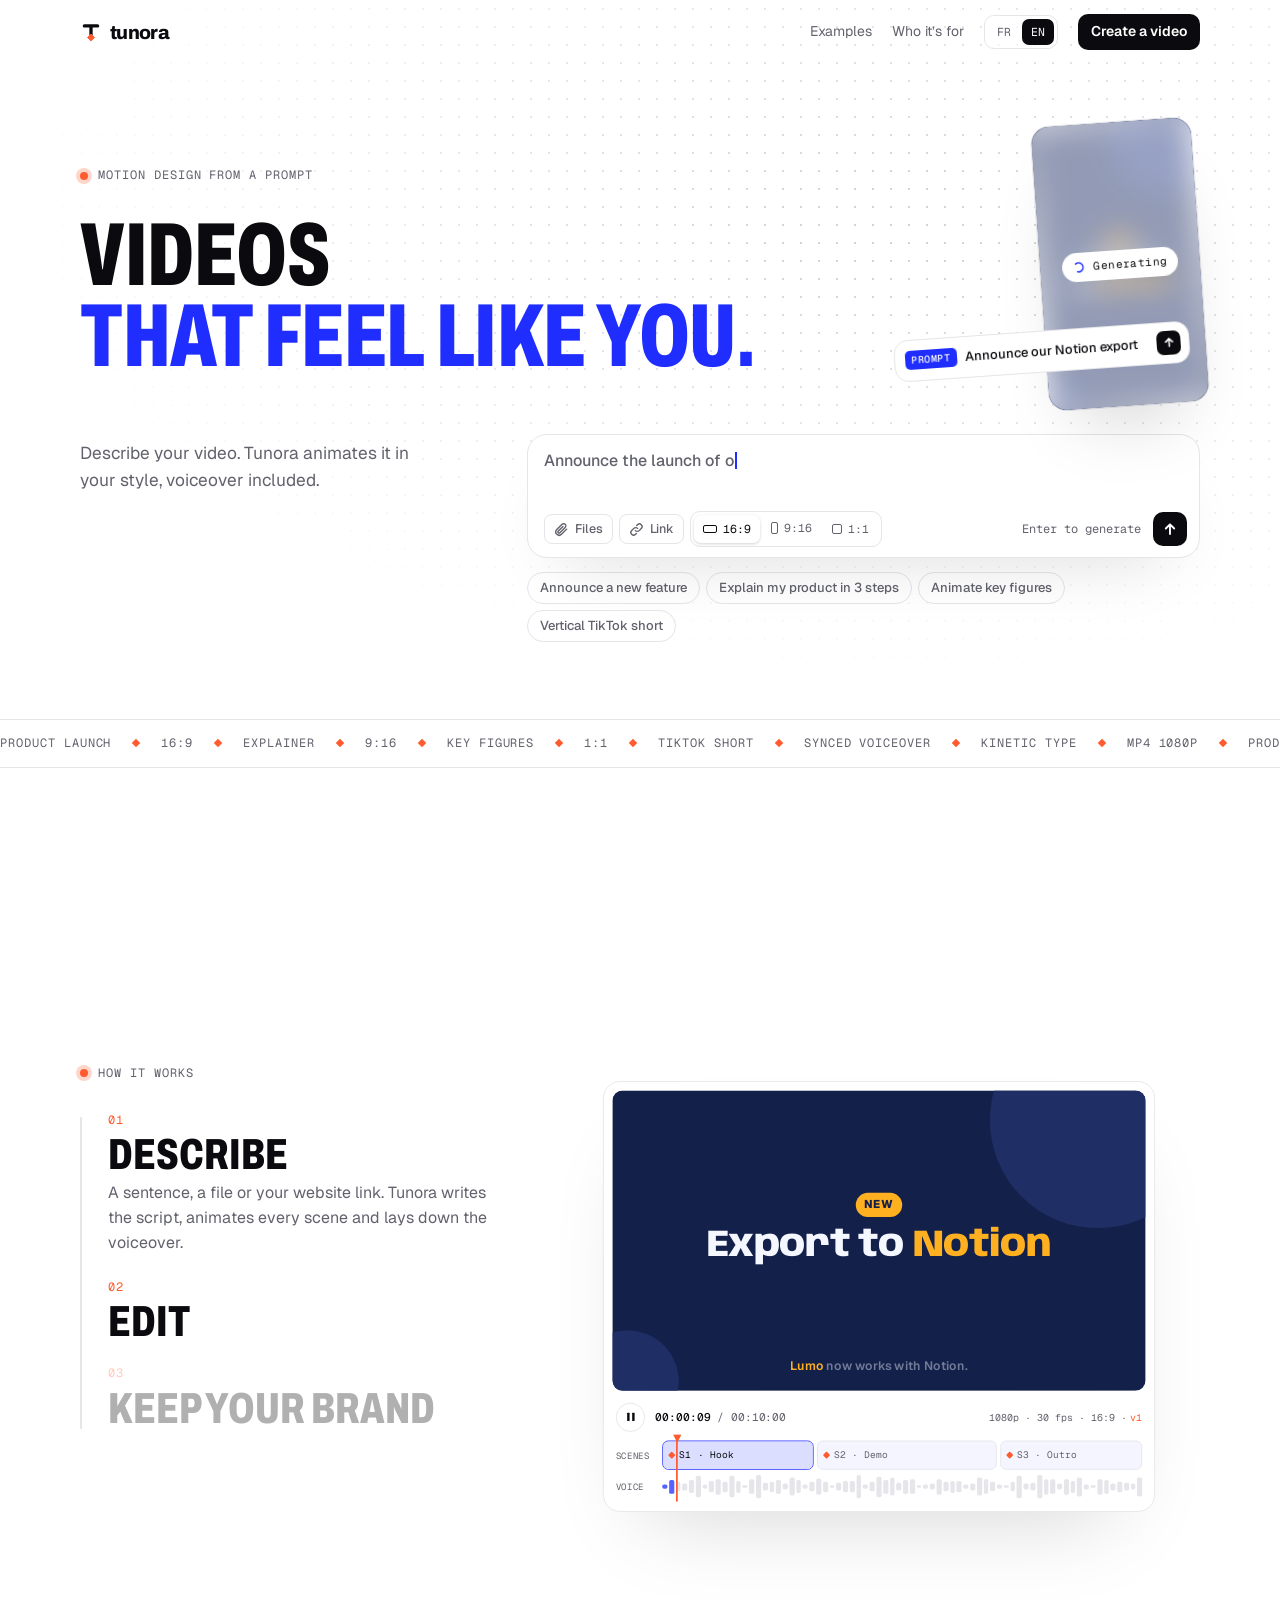
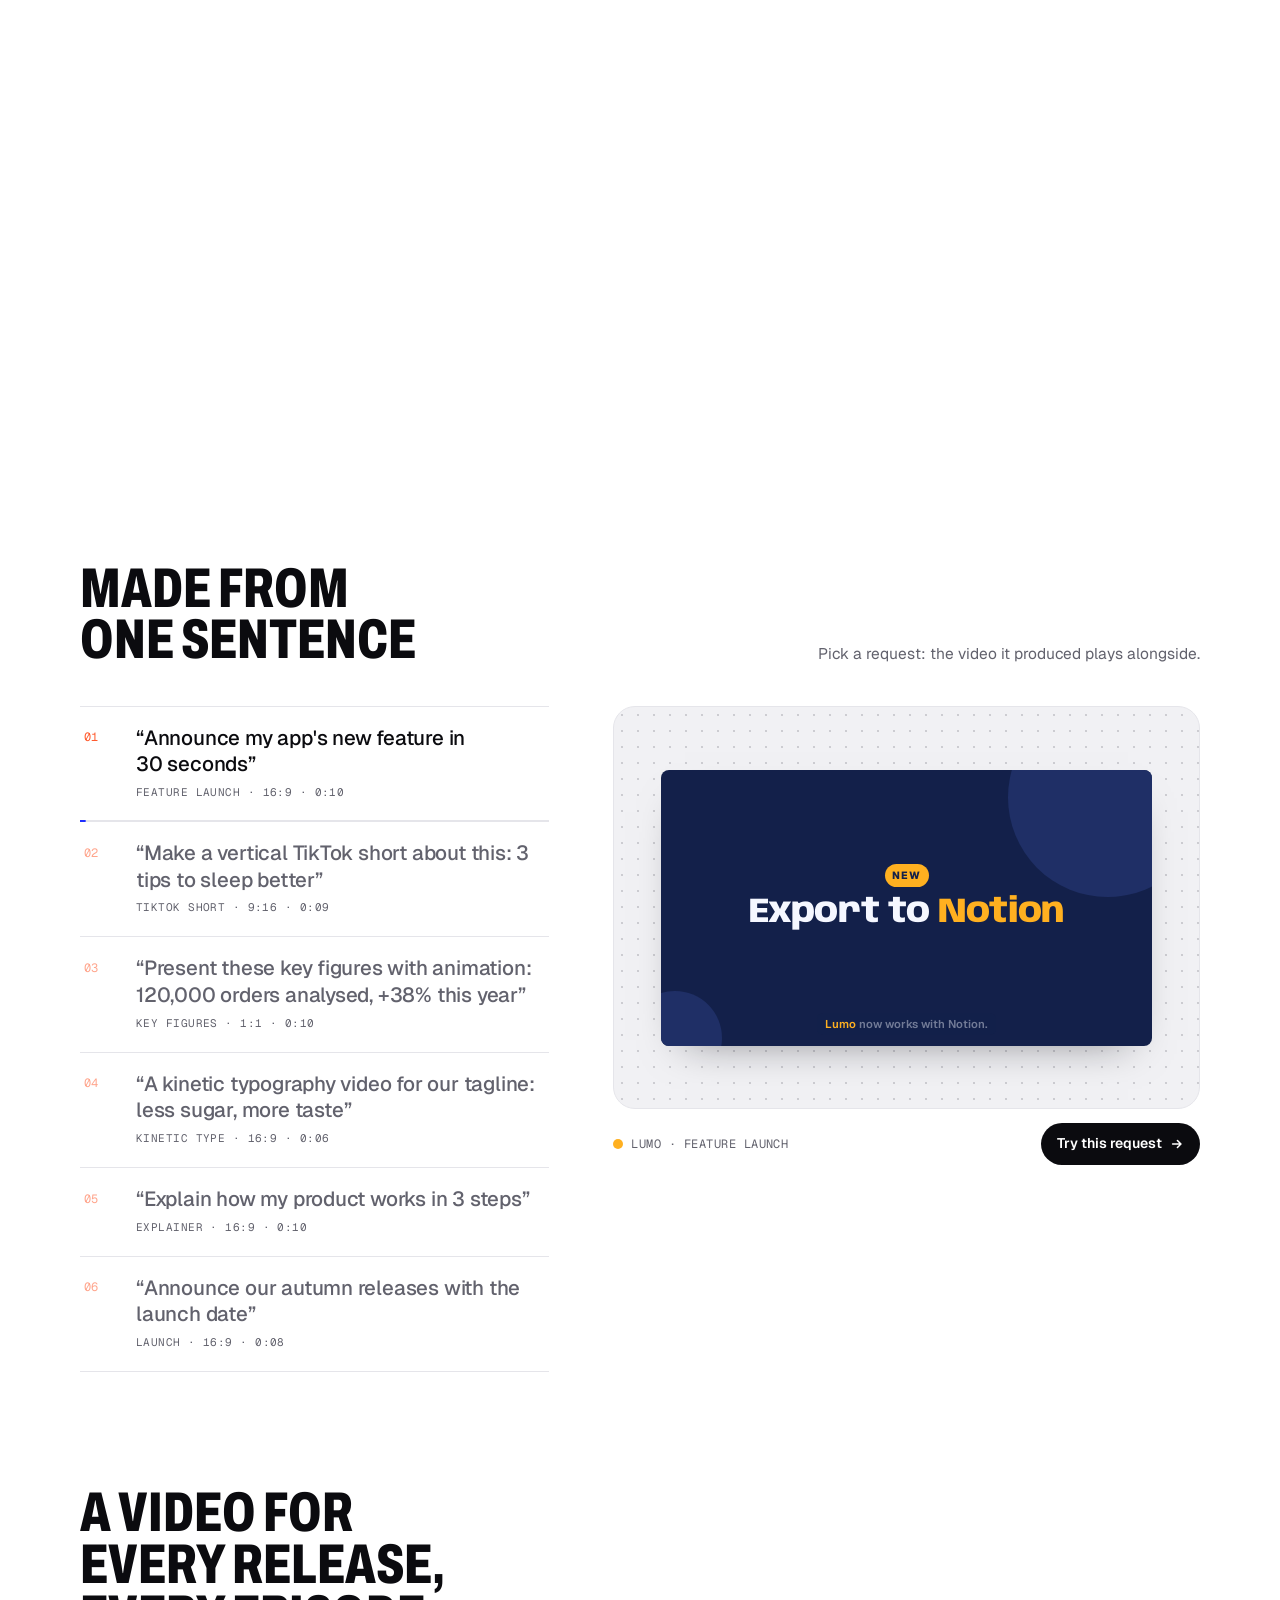
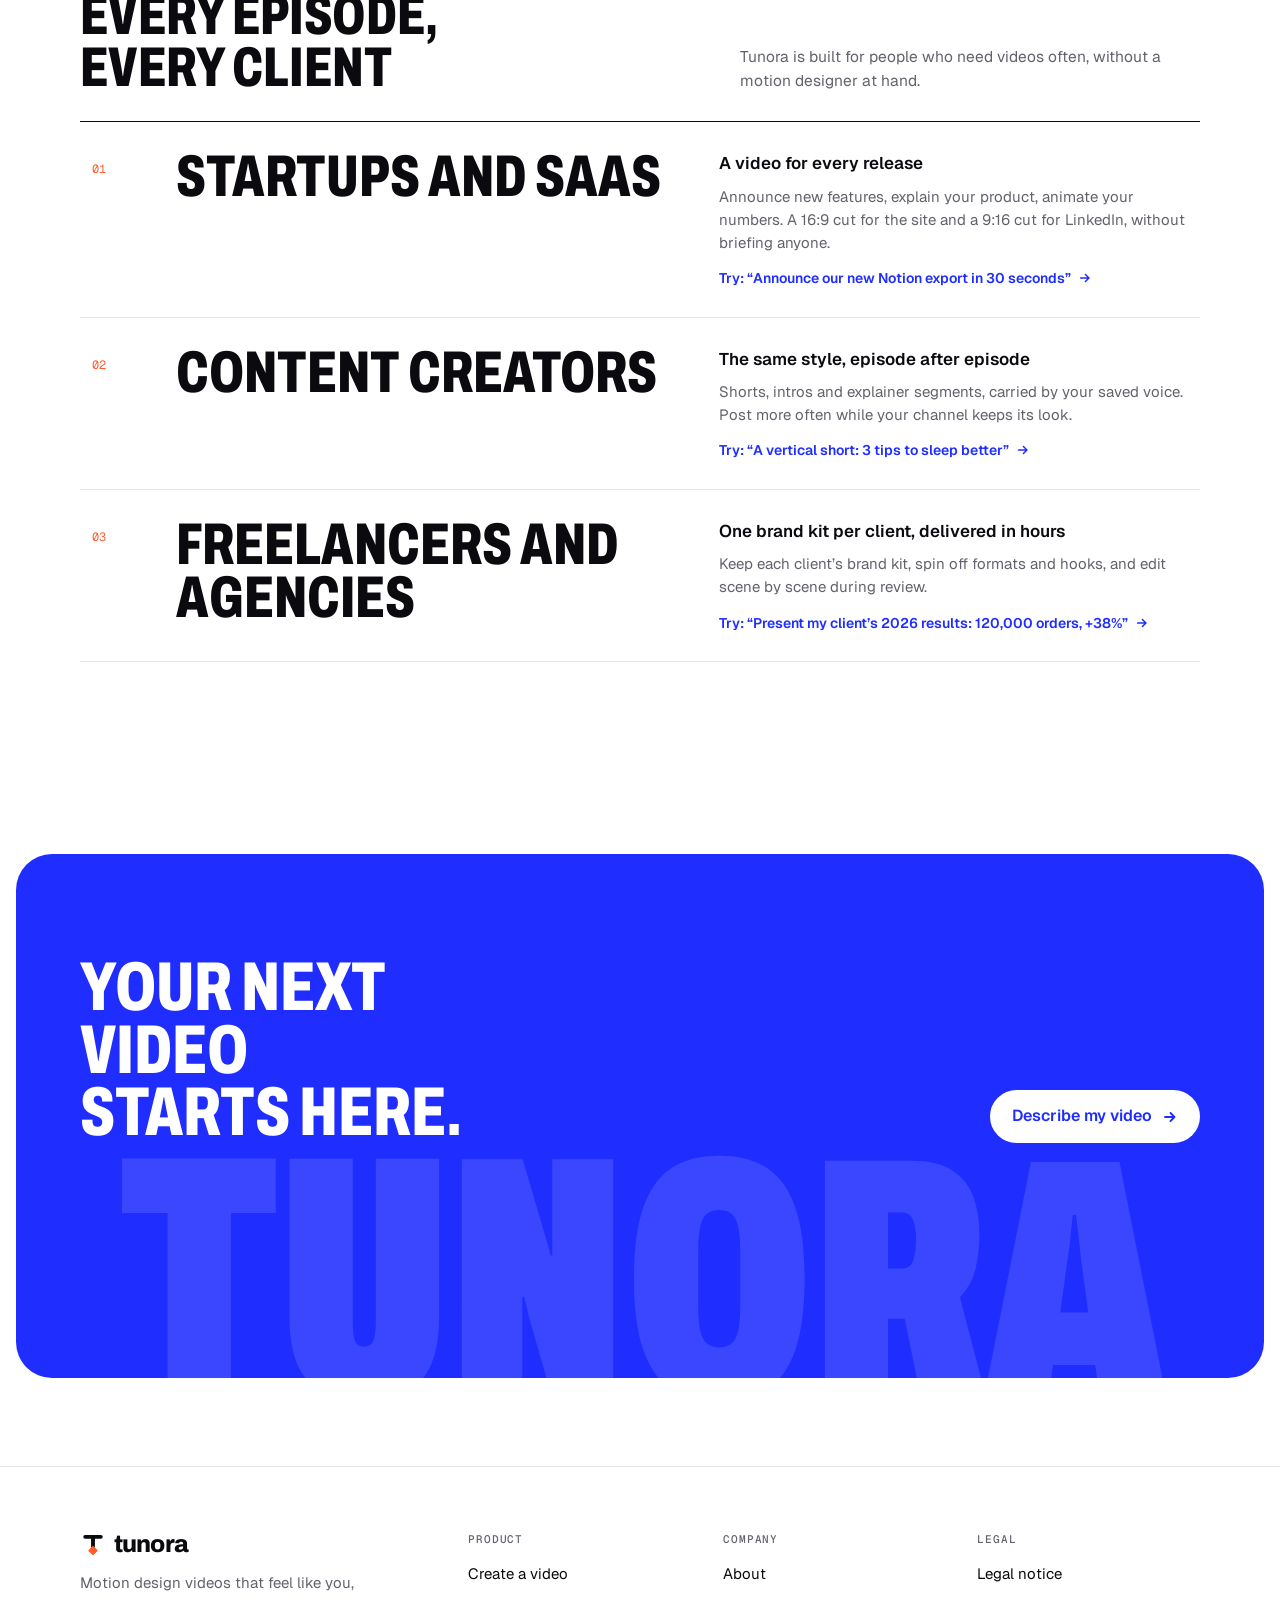
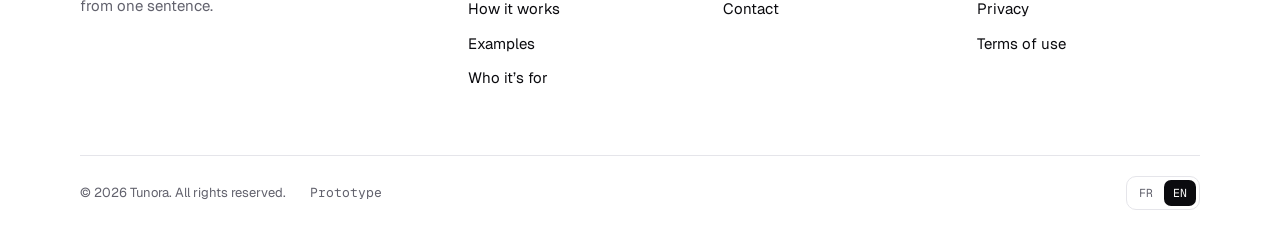
==== commit eaa5a3c5: "Publish landing page from motion-studio@b3ac41d" ====
--- a/index.html
+++ b/index.html
@@ -3,14 +3,14 @@
   <head>
     <meta charset="utf-8" />
     <meta name="viewport" content="width=device-width, initial-scale=1, viewport-fit=cover" />
-    <title>Velora</title>
-    <meta name="description" content="Décris ta vidéo, Velora l'anime à ton image, voix off comprise." />
+    <title>Tunora</title>
+    <meta name="description" content="Décris ta vidéo, Tunora l'anime à ton image, voix off comprise." />
     <link rel="icon" type="image/svg+xml" href="./favicon.svg" />
     <link rel="preconnect" href="https://fonts.googleapis.com" />
     <link rel="preconnect" href="https://fonts.gstatic.com" crossorigin />
     <link rel="stylesheet" href="https://fonts.googleapis.com/css2?family=Archivo:wdth,wght@62..125,400..900&family=Geist:wght@400..700&family=Geist+Mono:wght@400;500&family=Anybody:wdth,wght@50..150,400..900&family=Figtree:wght@400;500;600;700;800&family=Fraunces:opsz,wght@9..144,600..800&display=swap" />
-    <script type="module" crossorigin src="./assets/b-C0412NFh.js"></script>
-    <link rel="modulepreload" crossorigin href="./assets/frame-DibMbIpV.js">
+    <script type="module" crossorigin src="./assets/b-BstxgHeX.js"></script>
+    <link rel="modulepreload" crossorigin href="./assets/frame-DmQrrLLI.js">
     <link rel="stylesheet" crossorigin href="./assets/frame-CCq0tORB.css">
     <link rel="stylesheet" crossorigin href="./assets/b-CyP6IN1Z.css">
   </head>
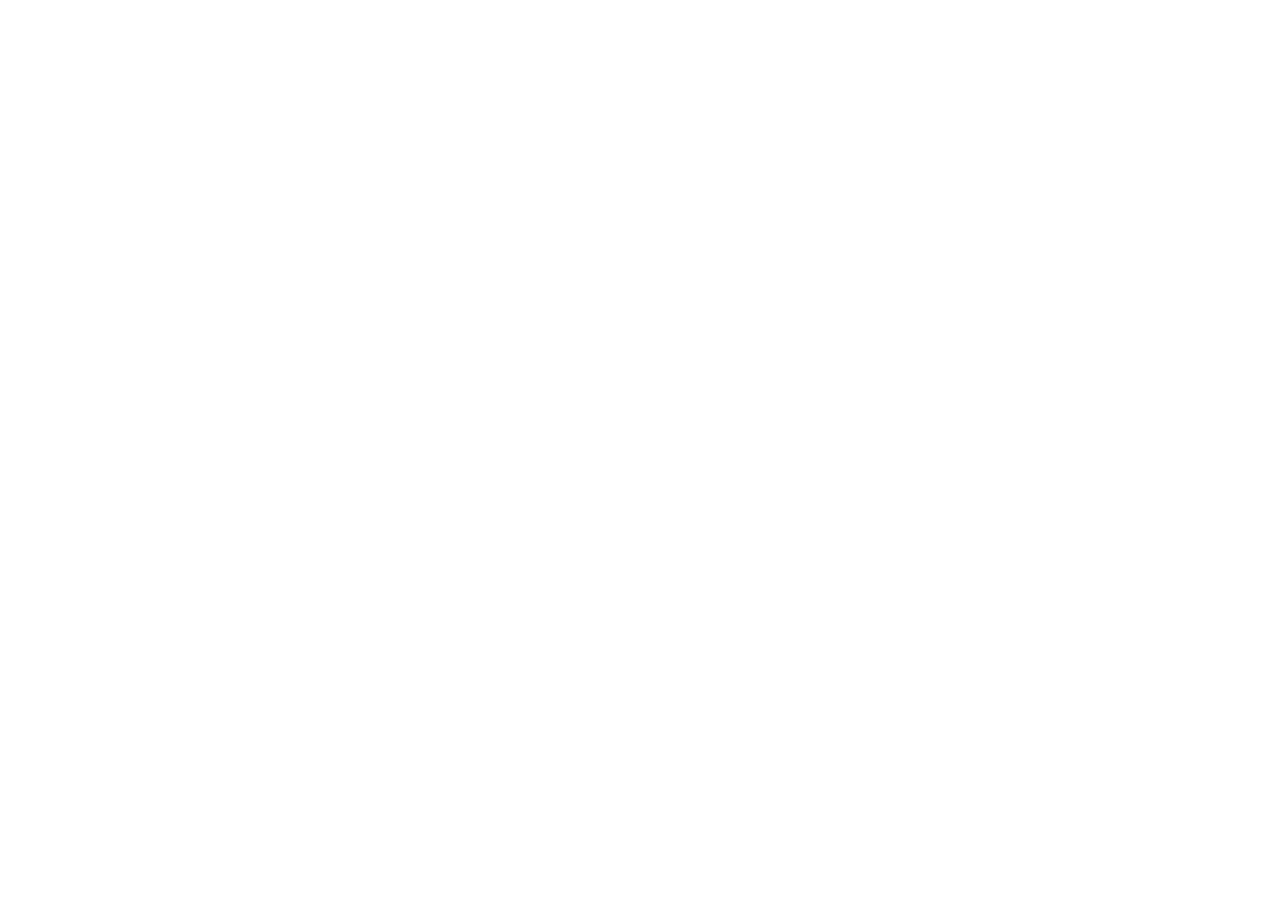
==== commit c6a050e8: "Tunora has moved to tunora.app: every page redirects there" ====
--- a/index.html
+++ b/index.html
@@ -1,20 +1,16 @@
 <!doctype html>
-<html lang="fr">
-  <head>
-    <meta charset="utf-8" />
-    <meta name="viewport" content="width=device-width, initial-scale=1, viewport-fit=cover" />
-    <title>Tunora</title>
-    <meta name="description" content="Décris ta vidéo, Tunora l'anime à ton image, voix off comprise." />
-    <link rel="icon" type="image/svg+xml" href="./favicon.svg" />
-    <link rel="preconnect" href="https://fonts.googleapis.com" />
-    <link rel="preconnect" href="https://fonts.gstatic.com" crossorigin />
-    <link rel="stylesheet" href="https://fonts.googleapis.com/css2?family=Archivo:wdth,wght@62..125,400..900&family=Geist:wght@400..700&family=Geist+Mono:wght@400;500&family=Anybody:wdth,wght@50..150,400..900&family=Figtree:wght@400;500;600;700;800&family=Fraunces:opsz,wght@9..144,600..800&display=swap" />
-    <script type="module" crossorigin src="./assets/b-BstxgHeX.js"></script>
-    <link rel="modulepreload" crossorigin href="./assets/frame-DmQrrLLI.js">
-    <link rel="stylesheet" crossorigin href="./assets/frame-CCq0tORB.css">
-    <link rel="stylesheet" crossorigin href="./assets/b-CyP6IN1Z.css">
-  </head>
-  <body>
-    <div id="root"></div>
-  </body>
+<html lang="en">
+<head>
+<meta charset="utf-8">
+<meta name="viewport" content="width=device-width, initial-scale=1">
+<title>Tunora has moved to tunora.app</title>
+<link rel="canonical" href="https://tunora.app/">
+<meta name="robots" content="noindex">
+<meta http-equiv="refresh" content="0; url=https://tunora.app/">
+<script>location.replace('https://tunora.app/' + location.hash);</script>
+<style>body{font:16px/1.5 system-ui,sans-serif;display:grid;place-items:center;min-height:100vh;margin:0;background:#0a0a0d;color:#f2f2f5}a{color:#8f8fff}</style>
+</head>
+<body>
+<p>Tunora is now at <a href="https://tunora.app/">tunora.app</a>.</p>
+</body>
 </html>
